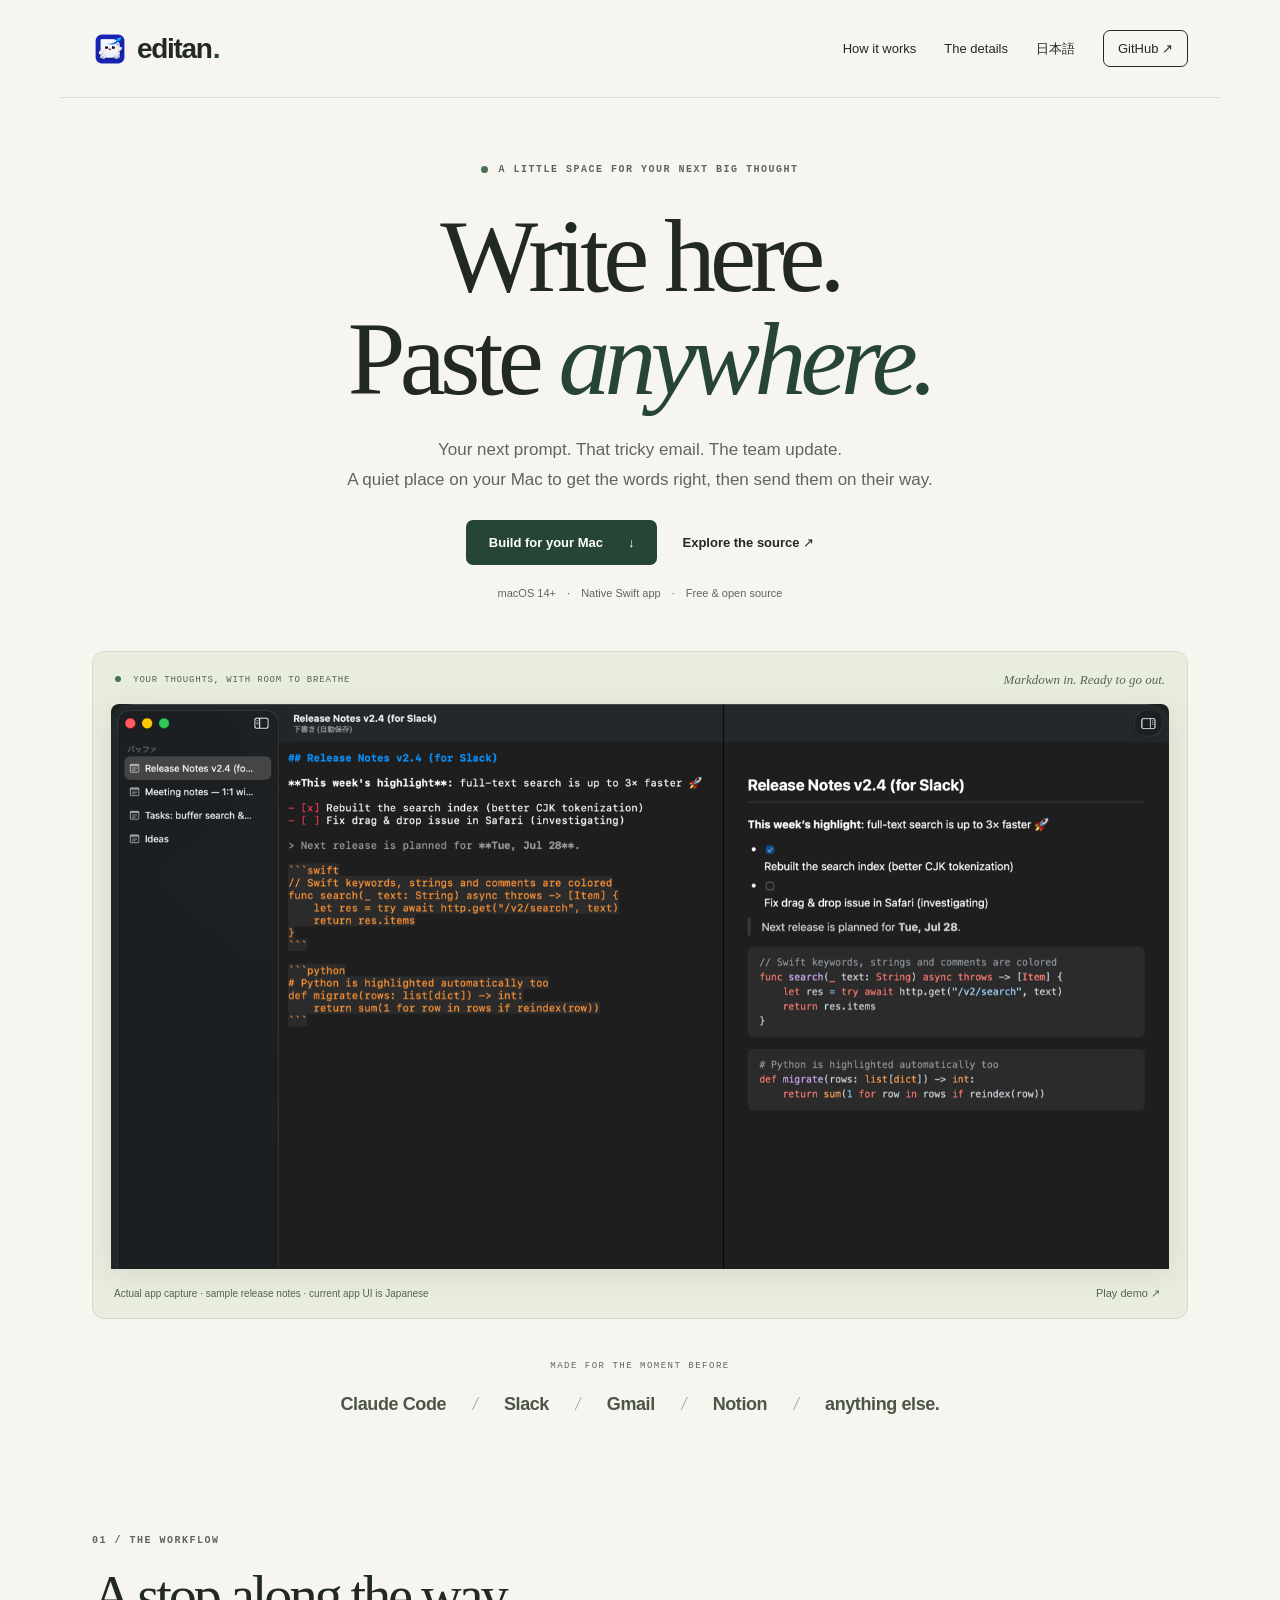
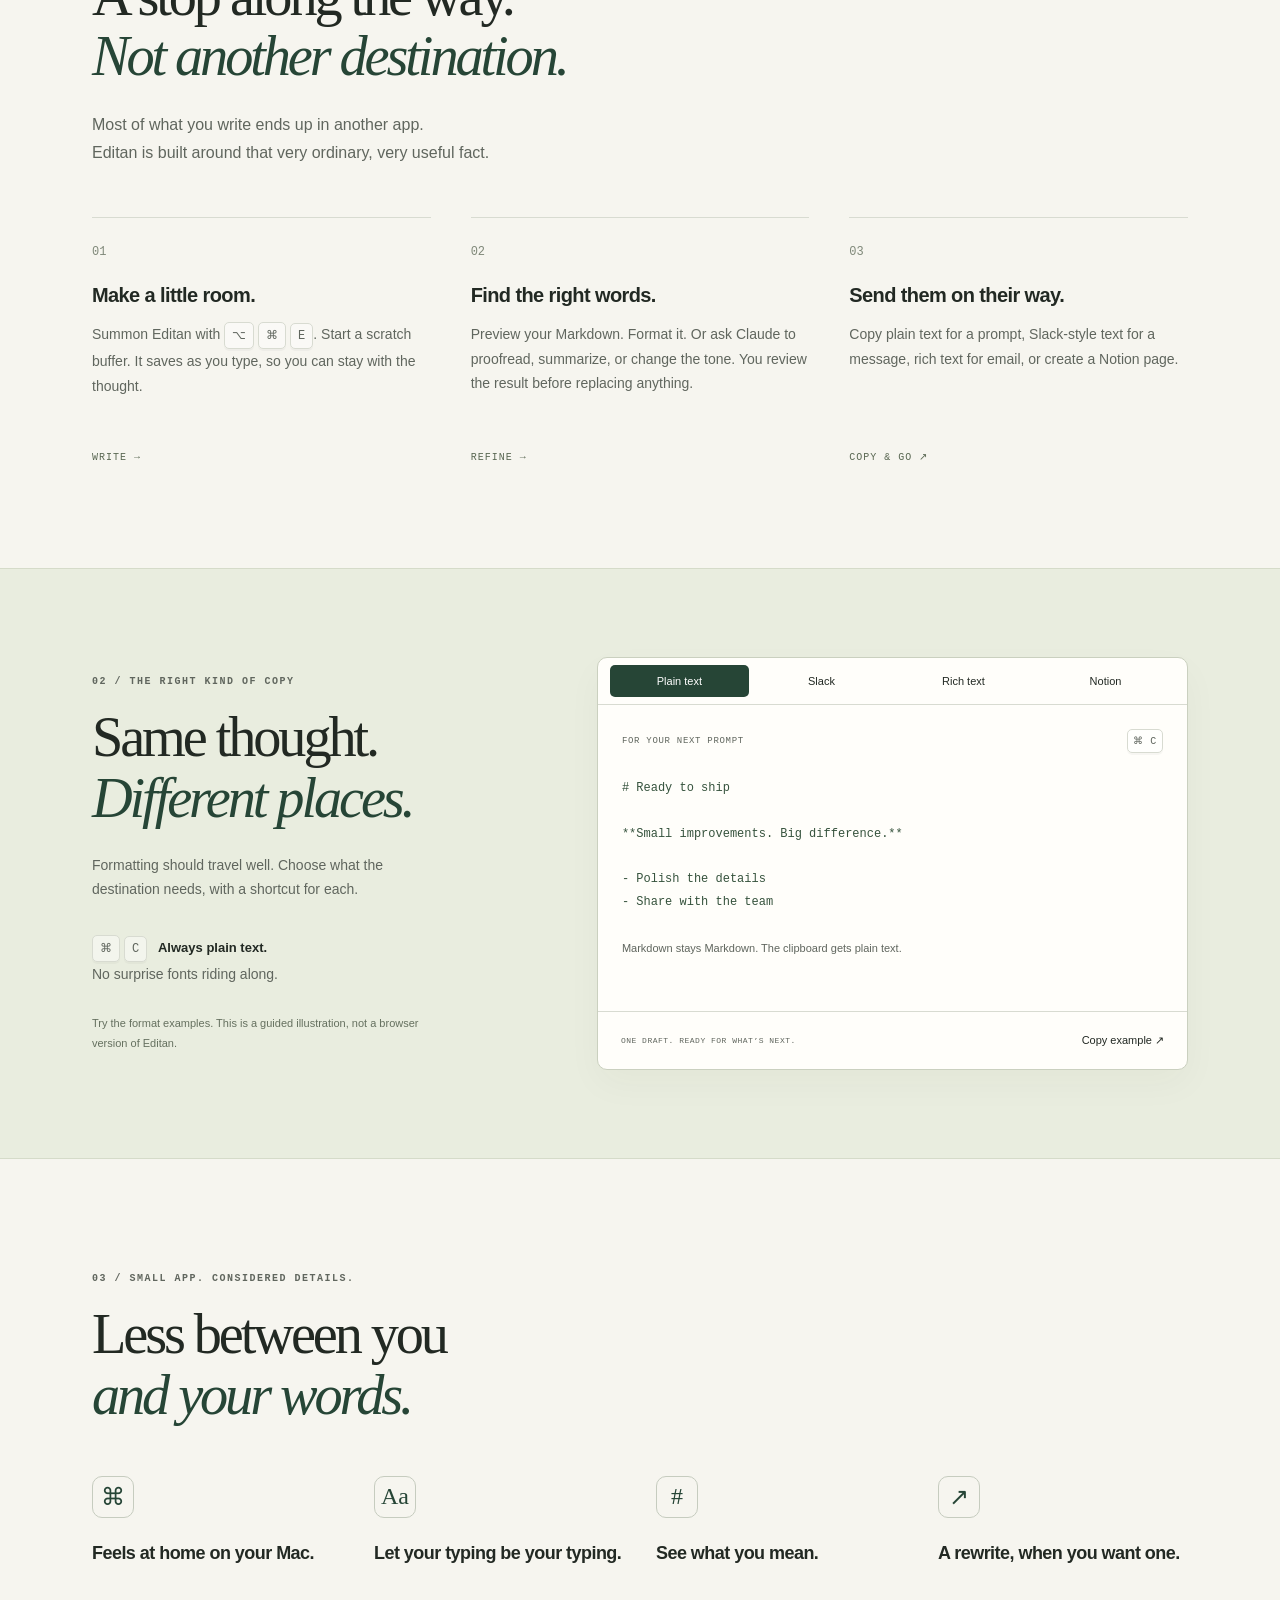
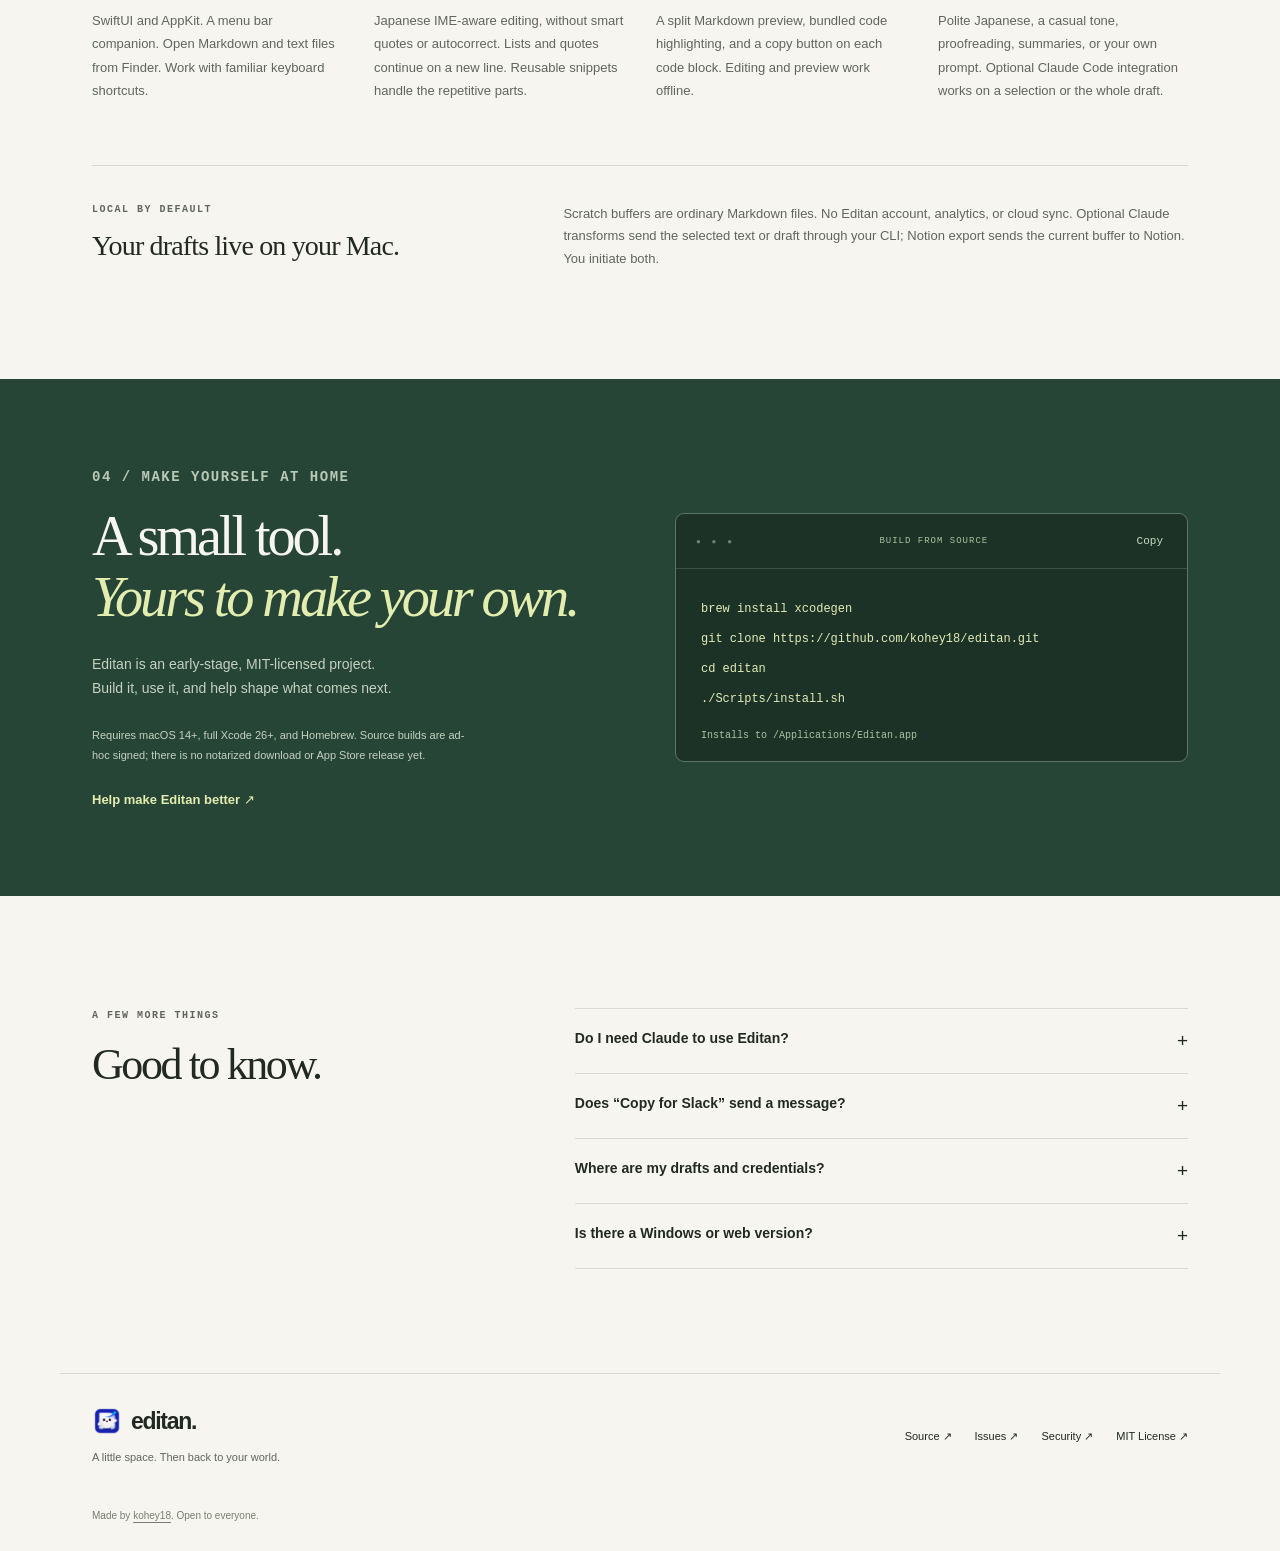
==== docs/index.html @ c60011a1 "Add bilingual documentation and GitHub Pages landing page" ====
<!doctype html>
<html lang="en">
<head>
  <meta charset="utf-8">
  <meta name="viewport" content="width=device-width, initial-scale=1">
  <meta name="theme-color" content="#f6f5ef">
  <meta name="description" content="A native macOS scratchpad for text headed somewhere else. Draft in Markdown, optionally rewrite with Claude, then copy for Slack, email, or your next prompt.">
  <meta http-equiv="Content-Security-Policy" content="default-src 'self'; script-src 'self'; style-src 'self'; img-src 'self'; connect-src 'none'; object-src 'none'; base-uri 'none'; form-action 'none'">
  <meta name="referrer" content="no-referrer">
  <title>Editan — Write here. Paste anywhere.</title>
  <link rel="canonical" href="https://kohey18.github.io/editan/">
  <link rel="alternate" hreflang="en" href="https://kohey18.github.io/editan/">
  <link rel="alternate" hreflang="ja" href="https://kohey18.github.io/editan/ja/">
  <link rel="alternate" hreflang="x-default" href="https://kohey18.github.io/editan/">
  <meta property="og:type" content="website">
  <meta property="og:title" content="Editan — Write here. Paste anywhere.">
  <meta property="og:description" content="A little space on your Mac for text headed somewhere else. Open source. Yours to make your own.">
  <meta property="og:url" content="https://kohey18.github.io/editan/">
  <meta name="twitter:card" content="summary">
  <link rel="icon" type="image/png" href="icon.png">
  <link rel="stylesheet" href="assets/site.css">
  <script src="assets/site.js" defer></script>
</head>
<body>
<a class="skip" href="#main">Skip to content</a>
<header class="site-header wrap">
  <a class="wordmark" href="./" aria-label="Editan home"><img src="icon.png" width="36" height="36" alt="">editan<span class="wordmark-dot">.</span></a>
  <nav aria-label="Main navigation">
    <a href="#workflow">How it works</a><a href="#details">The details</a>
    <a class="language" href="ja/" lang="ja" hreflang="ja">日本語</a>
    <a class="nav-github" href="https://github.com/kohey18/editan">GitHub <span aria-hidden="true">↗</span></a>
  </nav>
</header>
<main id="main">
  <section class="hero wrap" aria-labelledby="hero-title">
    <div class="eyebrow"><span class="status-dot" aria-hidden="true"></span> A LITTLE SPACE FOR YOUR NEXT BIG THOUGHT</div>
    <h1 id="hero-title">Write here.<br>Paste <em>anywhere.</em></h1>
    <p class="hero-copy">Your next prompt. That tricky email. The team update.<br>A quiet place on your Mac to get the words right, then send them on their way.</p>
    <div class="hero-actions"><a class="button primary" href="#install">Build for your Mac <span aria-hidden="true">↓</span></a><a class="text-link" href="https://github.com/kohey18/editan">Explore the source <span aria-hidden="true">↗</span></a></div>
    <p class="hero-meta">macOS 14+ <span>·</span> Native Swift app <span>·</span> Free &amp; open source</p>
    <figure class="product-shot">
      <div class="shot-label"><span><span class="small-dot" aria-hidden="true"></span> YOUR THOUGHTS, WITH ROOM TO BREATHE</span><span>Markdown in. Ready to go out.</span></div>
      <div class="screenshot-crop"><img id="editor-image" src="assets/editor.png" width="1600" height="1255" fetchpriority="high" alt="Editan on macOS: scratch buffers on the left, Markdown in the middle, and a live preview with highlighted code on the right."></div>
      <figcaption><span>Actual app capture · sample release notes · current app UI is Japanese</span><button class="replay" type="button" data-demo="demo.gif" data-still="assets/editor.png" aria-pressed="false" hidden>Play demo <span aria-hidden="true">↗</span></button></figcaption>
    </figure>
    <div class="destinations"><span>MADE FOR THE MOMENT BEFORE</span><p>Claude Code <i>/</i> Slack <i>/</i> Gmail <i>/</i> Notion <i>/</i> anything else.</p></div>
  </section>

  <section class="workflow section wrap" id="workflow" aria-labelledby="workflow-title">
    <div class="section-heading"><p class="eyebrow">01 / THE WORKFLOW</p><h2 id="workflow-title">A stop along the way.<br><em>Not another destination.</em></h2><p>Most of what you write ends up in another app.<br>Editan is built around that very ordinary, very useful fact.</p></div>
    <div class="steps">
      <article><span class="step-number">01</span><h3>Make a little room.</h3><p>Summon Editan with <kbd>⌥</kbd> <kbd>⌘</kbd> <kbd>E</kbd>. Start a scratch buffer. It saves as you type, so you can stay with the thought.</p><span class="step-note">WRITE →</span></article>
      <article><span class="step-number">02</span><h3>Find the right words.</h3><p>Preview your Markdown. Format it. Or ask Claude to proofread, summarize, or change the tone. You review the result before replacing anything.</p><span class="step-note">REFINE →</span></article>
      <article><span class="step-number">03</span><h3>Send them on their way.</h3><p>Copy plain text for a prompt, Slack-style text for a message, rich text for email, or create a Notion page.</p><span class="step-note">COPY &amp; GO ↗</span></article>
    </div>
  </section>

  <section class="copy-section" aria-labelledby="copy-title">
    <div class="wrap copy-layout">
      <div><p class="eyebrow">02 / THE RIGHT KIND OF COPY</p><h2 id="copy-title">Same thought.<br><em>Different places.</em></h2><p>Formatting should travel well. Choose what the destination needs, with a shortcut for each.</p><p class="plain-promise"><kbd>⌘</kbd> <kbd>C</kbd> <strong>Always plain text.</strong><br>No surprise fonts riding along.</p><p class="example-note">Try the format examples. This is a guided illustration, not a browser version of Editan.</p></div>
      <div class="format-demo">
        <div class="format-tabs" role="tablist" aria-label="Copy format examples">
          <button type="button" role="tab" id="tab-plain" aria-controls="format-panel" aria-selected="true" tabindex="0" data-format="plain">Plain text</button>
          <button type="button" role="tab" id="tab-slack" aria-controls="format-panel" aria-selected="false" tabindex="-1" data-format="slack">Slack</button>
          <button type="button" role="tab" id="tab-rich" aria-controls="format-panel" aria-selected="false" tabindex="-1" data-format="rich">Rich text</button>
          <button type="button" role="tab" id="tab-notion" aria-controls="format-panel" aria-selected="false" tabindex="-1" data-format="notion">Notion</button>
        </div>
        <div id="format-panel" class="format-panel" role="tabpanel" aria-labelledby="tab-plain" tabindex="0">
          <div class="demo-context"><span id="format-destination">FOR YOUR NEXT PROMPT</span><kbd id="format-shortcut">⌘ C</kbd></div>
          <pre id="format-plain"># Ready to ship

**Small improvements. Big difference.**

- Polish the details
- Share with the team</pre>
          <div id="format-rich" class="rich-example" hidden><h3>Ready to ship</h3><p><strong>Small improvements. Big difference.</strong></p><ul><li>Polish the details</li><li>Share with the team</li></ul></div>
          <p id="format-note" class="format-note">Markdown stays Markdown. The clipboard gets plain text.</p>
        </div>
        <div class="demo-footer"><span>ONE DRAFT. READY FOR WHAT’S NEXT.</span><button id="copy-example" type="button" hidden>Copy example ↗</button><span id="copy-status" role="status" aria-live="polite"></span></div>
      </div>
    </div>
  </section>

  <section class="section wrap details-section" id="details" aria-labelledby="details-title">
    <div class="section-heading"><p class="eyebrow">03 / SMALL APP. CONSIDERED DETAILS.</p><h2 id="details-title">Less between you<br><em>and your words.</em></h2></div>
    <div class="detail-grid">
      <article><div class="feature-symbol" aria-hidden="true">⌘</div><h3>Feels at home on your Mac.</h3><p>SwiftUI and AppKit. A menu bar companion. Open Markdown and text files from Finder. Work with familiar keyboard shortcuts.</p></article>
      <article><div class="feature-symbol" aria-hidden="true">Aa</div><h3>Let your typing be your typing.</h3><p>Japanese IME-aware editing, without smart quotes or autocorrect. Lists and quotes continue on a new line. Reusable snippets handle the repetitive parts.</p></article>
      <article><div class="feature-symbol" aria-hidden="true">#</div><h3>See what you mean.</h3><p>A split Markdown preview, bundled code highlighting, and a copy button on each code block. Editing and preview work offline.</p></article>
      <article><div class="feature-symbol" aria-hidden="true">↗</div><h3>A rewrite, when you want one.</h3><p>Polite Japanese, a casual tone, proofreading, summaries, or your own prompt. Optional Claude Code integration works on a selection or the whole draft.</p></article>
    </div>
    <aside class="local-note"><div><span class="eyebrow">LOCAL BY DEFAULT</span><h3>Your drafts live on your Mac.</h3></div><p>Scratch buffers are ordinary Markdown files. No Editan account, analytics, or cloud sync. Optional Claude transforms send the selected text or draft through your CLI; Notion export sends the current buffer to Notion. You initiate both.</p></aside>
  </section>

  <section class="install-section" id="install" aria-labelledby="install-title">
    <div class="wrap install-layout">
      <div><p class="eyebrow">04 / MAKE YOURSELF AT HOME</p><h2 id="install-title">A small tool.<br><em>Yours to make your own.</em></h2><p>Editan is an early-stage, MIT-licensed project.<br>Build it, use it, and help shape what comes next.</p><p class="install-note">Requires macOS 14+, full Xcode 26+, and Homebrew. Source builds are ad-hoc signed; there is no notarized download or App Store release yet.</p><a class="text-link" href="https://github.com/kohey18/editan/blob/main/CONTRIBUTING.md">Help make Editan better ↗</a></div>
      <div class="terminal"><div class="terminal-bar"><span aria-hidden="true">● ● ●</span><span>BUILD FROM SOURCE</span><button id="copy-install" type="button" hidden>Copy</button></div><pre><code id="install-command">brew install xcodegen
git clone https://github.com/kohey18/editan.git
cd editan
./Scripts/install.sh</code></pre><p>Installs to /Applications/Editan.app</p><span id="install-status" role="status" aria-live="polite"></span></div>
    </div>
  </section>

  <section class="section wrap faq-section" aria-labelledby="faq-title">
    <div><p class="eyebrow">A FEW MORE THINGS</p><h2 id="faq-title">Good to know.</h2></div>
    <div class="faq-list">
      <details><summary>Do I need Claude to use Editan?</summary><p>No. Drafting, Markdown preview, formatting, snippets, and clipboard features work without Claude. Only AI transforms require a recent Claude Code CLI with working authentication. Usage limits and billing follow your CLI configuration.</p></details>
      <details><summary>Does “Copy for Slack” send a message?</summary><p>No. It puts Slack-style text on your clipboard for you to paste. Rich-text copy works the same way. Notion export is different: it creates a page using the integration and parent page you configure in Settings.</p></details>
      <details><summary>Where are my drafts and credentials?</summary><p>Scratch drafts are plain Markdown under ~/Library/Application Support/Editan/Buffers/. They are not encrypted by Editan. Notion tokens use macOS Keychain. When a legacy token is migrated successfully, its old preference is removed.</p></details>
      <details><summary>Is there a Windows or web version?</summary><p>Not currently. Editan is a native macOS app, and its interface currently uses Japanese labels. This website is available in English and Japanese.</p></details>
    </div>
  </section>
</main>
<footer class="wrap site-footer"><div><a class="wordmark" href="./"><img src="icon.png" width="30" height="30" alt="">editan.</a><p>A little space. Then back to your world.</p></div><div class="footer-links"><a href="https://github.com/kohey18/editan">Source ↗</a><a href="https://github.com/kohey18/editan/issues">Issues ↗</a><a href="https://github.com/kohey18/editan/blob/main/SECURITY.md">Security ↗</a><a href="https://github.com/kohey18/editan/blob/main/LICENSE">MIT License ↗</a></div><p class="footer-credit">Made by <a href="https://github.com/kohey18">kohey18</a>. Open to everyone.</p></footer>
</body>
</html>
---- docs/assets/site.css ----
:root{--paper:#f6f5ef;--ink:#222923;--muted:#60665e;--line:#d8dbd1;--accent:#264536;--lime:#e2edaf;--white:#fffefa;--mono:ui-monospace,SFMono-Regular,Menlo,monospace;--serif:Georgia,'Times New Roman','Yu Mincho',serif;font-family:-apple-system,BlinkMacSystemFont,'Segoe UI','Hiragino Kaku Gothic ProN','Yu Gothic',sans-serif;color:var(--ink);background:var(--paper);font-synthesis:none}
*{box-sizing:border-box}html{scroll-behavior:smooth;scroll-padding-top:30px}body{margin:0}a{color:inherit;text-decoration:none}button{font:inherit;color:inherit;cursor:pointer}button:disabled{cursor:default;opacity:.65}button[hidden],[hidden]{display:none!important}button,a,summary{-webkit-tap-highlight-color:transparent}a:focus-visible,button:focus-visible,summary:focus-visible,[tabindex]:focus-visible{outline:3px solid #3159bd;outline-offset:5px}p{font-size:16px;line-height:1.75;color:var(--muted)}img{max-width:100%;display:block}h1,h2,h3,p,figure{margin-top:0}h1,h2{font-family:var(--serif);font-weight:400;letter-spacing:-.055em}h1 em,h2 em{font-weight:400;color:var(--accent)}h3{font-size:20px;letter-spacing:-.03em;line-height:1.35}kbd{display:inline-block;white-space:nowrap;font:12px var(--mono);padding:5px 7px;border:1px solid var(--line);border-radius:5px;box-shadow:0 2px 0 #00000008;background:#ffffff70}pre{font-family:var(--mono);white-space:pre-wrap;overflow-wrap:anywhere}::selection{background:var(--lime)}.wrap{max-width:1160px;margin-inline:auto;padding-inline:32px}.skip{position:absolute;left:16px;top:-100px;z-index:10;padding:14px;background:var(--lime)}.skip:focus{top:16px}.site-header{display:flex;justify-content:space-between;align-items:center;min-height:98px;border-bottom:1px solid var(--line)}.wordmark{display:inline-flex;align-items:center;gap:9px;font-size:28px;font-weight:750;letter-spacing:-1.3px}.wordmark-dot{color:var(--accent);margin-left:-8px}.site-header nav{display:flex;align-items:center;gap:28px;font-size:13px;font-weight:500}.site-header nav a:hover,.footer-links a:hover,.text-link:hover{text-decoration:underline;text-underline-offset:5px}.nav-github{border:1px solid var(--ink);border-radius:7px;padding:10px 14px}.hero{padding-top:64px;text-align:center}.eyebrow{font:10px/1.5 var(--mono);font-weight:550;letter-spacing:1.5px;color:var(--muted);text-transform:uppercase}.hero .eyebrow{display:flex;align-items:center;justify-content:center;gap:10px}.status-dot,.small-dot{display:inline-block;width:7px;height:7px;background:#497157;border-radius:50%}.hero h1{font-size:clamp(64px,8.1vw,108px);line-height:.99;margin:28px 0 25px}.hero-copy{font-size:17px;line-height:1.75;margin-bottom:25px}.hero-actions{display:flex;justify-content:center;align-items:center;gap:25px}.button{display:inline-flex;align-items:center;justify-content:center;gap:25px;padding:15px 23px;border-radius:7px;font-size:13px;font-weight:600;transition:background .15s,transform .15s}.primary{background:var(--accent);color:white}.primary:hover{background:#376049;transform:translateY(-2px)}.text-link{font-size:13px;font-weight:600}.hero-meta{font-size:11px;margin:19px 0 48px}.hero-meta span{padding:0 8px}.product-shot{margin:0;background:#e9eddf;padding:18px 18px 0;border:1px solid #d5dbc9;border-radius:12px}.shot-label{display:flex;align-items:center;justify-content:space-between;font:9px var(--mono);letter-spacing:.8px;margin:2px 4px 16px;color:#55644f}.shot-label .small-dot{margin-right:6px;width:6px;height:6px}.shot-label>span:last-child{font-family:var(--serif);font-size:13px;letter-spacing:0;font-style:italic}.screenshot-crop{max-height:565px;overflow:hidden;border-radius:8px 8px 0 0;box-shadow:0 6px 30px #20382418;background:#202020}.screenshot-crop img{width:100%;height:auto}.product-shot figcaption{display:flex;justify-content:space-between;align-items:center;gap:12px;padding:12px 3px;font-size:10px;text-align:left;color:#56644f}.replay{border:0;background:transparent;font-size:11px;flex-shrink:0;padding:6px}.destinations{padding:35px 0 0}.destinations>span{font:9px var(--mono);letter-spacing:1.5px;color:var(--muted)}.destinations p{margin:17px 0 0;font-size:18px;color:#4c5548;font-weight:550;letter-spacing:-.4px}.destinations i{font-weight:400;font-family:var(--serif);padding:0 22px;color:#9ca491}.section{padding-top:112px;padding-bottom:104px}.section-heading h2,h2{font-size:clamp(38px,4.4vw,58px);line-height:1.08;margin:18px 0 24px}.section-heading>p:last-child{font-size:16px}.steps{display:grid;grid-template-columns:repeat(3,1fr);gap:40px;margin-top:50px}.steps article{border-top:1px solid var(--line);padding-top:23px}.step-number{font:12px var(--mono);color:#7f8879}.steps h3{margin:23px 0 13px}.steps p{font-size:14px;min-height:110px}.step-note{font:10px var(--mono);letter-spacing:1px;color:#596752}.copy-section{background:#e9eddf;border-block:1px solid #d5dbc9;padding:88px 0}.copy-layout{display:grid;grid-template-columns:.85fr 1.15fr;align-items:center;gap:68px}.copy-layout>div>p{font-size:14px;max-width:330px}.copy-layout .eyebrow{font-size:10px}.plain-promise{margin-top:33px}.plain-promise strong{font-size:13px;margin-left:7px;color:var(--ink)}.copy-layout .example-note{font-size:11px;margin:28px 0 0;color:#65705f}.format-demo{background:var(--white);border:1px solid #cad0bf;box-shadow:0 14px 36px #30442909;border-radius:10px;overflow:hidden}.format-tabs{display:flex;border-bottom:1px solid var(--line);padding:7px 12px;gap:3px;flex-wrap:wrap}.format-tabs button{flex:1;border:0;background:none;border-radius:5px;padding:10px 8px;font-size:11px;white-space:nowrap}.format-tabs button[aria-selected=true]{background:var(--accent);color:white}.format-tabs button:hover:not([aria-selected=true]){background:#edf0e6}.format-panel{min-height:306px;padding:24px}.demo-context{display:flex;align-items:center;justify-content:space-between;gap:12px;margin-bottom:24px;font:9px var(--mono);letter-spacing:.7px;color:var(--muted)}.demo-context kbd{font-size:10px;padding:5px}.format-panel pre{font-size:12px;line-height:1.9;margin:0 0 25px;min-height:137px;color:#36533d}.rich-example{min-height:162px;font-size:13px}.rich-example h3{font-size:25px;margin-bottom:20px}.rich-example p{font-size:13px}.rich-example ul{padding-left:20px;line-height:1.9}.format-note{font-size:11px;margin:0;line-height:1.65}.demo-footer{border-top:1px solid var(--line);padding:17px 23px;display:flex;justify-content:space-between;align-items:center;gap:10px;flex-wrap:wrap}.demo-footer>span:first-child{font:8px var(--mono);letter-spacing:.5px;color:var(--muted)}.demo-footer button{border:0;background:transparent;font-size:11px;padding:5px 0}.demo-footer [role=status]{font-size:11px;width:100%;color:#405b42}.demo-footer [role=status]:empty{display:none}.detail-grid{display:grid;grid-template-columns:repeat(4,1fr);gap:32px;margin-top:50px}.feature-symbol{display:flex;align-items:center;justify-content:center;width:42px;height:42px;font-size:24px;font-family:var(--serif);color:var(--accent);border:1px solid #c6ccbf;border-radius:10px;margin-bottom:23px}.detail-grid h3{font-size:18px;line-height:1.4;min-height:50px}.detail-grid p{font-size:13px;line-height:1.8}.local-note{display:grid;grid-template-columns:1fr 1.5fr;gap:55px;padding:32px 0 0;border-top:1px solid var(--line);margin-top:50px;align-items:center}.local-note h3{font-family:var(--serif);font-weight:400;font-size:28px;margin:10px 0}.local-note p{font-size:13px;margin:0}.install-section{padding:88px 0;background:var(--accent);color:var(--paper)}.install-layout{display:grid;grid-template-columns:1fr 1fr;gap:70px;align-items:center}.install-section .eyebrow{color:#bac8b7}.install-section h2 em{color:var(--lime)}.install-section p{color:#c5d1c2;font-size:14px}.install-section .install-note{font-size:11px;max-width:380px;line-height:1.8;margin:25px 0}.install-section .text-link{color:var(--lime)}.terminal{border:1px solid #5b7664;background:#1c3226;border-radius:9px;overflow:hidden;min-width:0}.terminal-bar{display:flex;justify-content:space-between;align-items:center;border-bottom:1px solid #3c5142;padding:17px 20px;font:9px var(--mono);letter-spacing:1px;color:#abc19e}.terminal-bar>span:first-child{font-size:8px;letter-spacing:3px;color:#698466}.terminal-bar button{border:0;background:none;font-size:11px;color:#cbd9c3;padding:4px}.terminal pre{padding:25px 25px 16px;font-size:12px;line-height:2.5;margin:0;color:#e3ecb9}.terminal p{font:10px var(--mono);padding:0 25px 20px;margin:0;color:#adc0a5}.terminal [role=status]{display:block;font-size:11px;padding:0 25px 15px;color:var(--lime)}.terminal [role=status]:empty{display:none}.faq-section{display:grid;grid-template-columns:1fr 1.45fr;gap:60px}.faq-section h2{font-size:44px}.faq-list{border-top:1px solid var(--line)}details{border-bottom:1px solid var(--line);padding:21px 0}summary{cursor:pointer;font-size:14px;font-weight:550;list-style:none;display:flex;justify-content:space-between;gap:20px}summary::-webkit-details-marker{display:none}summary::after{content:'+';font-size:19px;font-weight:400}details[open] summary::after{content:'−'}details p{font-size:13px;margin:17px 22px 0 0;overflow-wrap:anywhere}.site-footer{border-top:1px solid var(--line);display:flex;justify-content:space-between;flex-wrap:wrap;align-items:center;gap:24px;padding-top:32px;padding-bottom:28px}.site-footer .wordmark{font-size:23px}.site-footer p{font-size:11px;margin:8px 0 0}.footer-links{display:flex;gap:23px;font-size:11px}.site-footer .footer-credit{width:100%;font-size:10px;color:#787f72;margin-top:15px}.footer-credit a{text-decoration:underline;text-underline-offset:3px}
html[lang=ja] h1{font-size:clamp(45px,6.5vw,82px);line-height:1.2;letter-spacing:-.07em}html[lang=ja] h2{font-size:clamp(32px,3.6vw,46px);line-height:1.3}html[lang=ja] h1 em,html[lang=ja] h2 em{font-style:normal}html[lang=ja] .steps p{min-height:125px}
@media(min-width:1500px){.hero{padding-top:78px}.hero h1{font-size:116px}}
@media(max-width:900px){.copy-layout,.install-layout{gap:35px}.detail-grid{grid-template-columns:repeat(2,1fr);gap:30px 40px}.detail-grid h3{min-height:auto}.destinations i{padding:0 12px}.steps{gap:25px}.steps p{min-height:160px}.format-panel{padding:20px}.demo-context{font-size:8px}.faq-section{gap:35px}.local-note{gap:30px}.terminal pre{font-size:11px;padding-inline:20px}.shot-label>span:last-child{display:none}}
@media(max-width:650px){.wrap{padding-inline:22px}.site-header{min-height:80px}.wordmark{font-size:25px}.site-header nav{gap:17px;font-size:12px}.site-header nav>a:nth-child(-n+2){display:none}.nav-github{padding:8px 11px}.hero{padding-top:46px}.hero .eyebrow{font-size:8px;letter-spacing:1px}.hero h1{font-size:68px;margin-top:24px}.hero-copy{font-size:14px}.hero-copy br{display:none}.hero-actions{gap:18px}.button{font-size:12px;gap:16px;padding:14px 18px}.text-link{font-size:12px}.hero-meta{font-size:10px;margin-bottom:33px}.hero-meta span{padding:0 4px}.product-shot{padding:10px 10px 0;border-radius:8px}.shot-label{font-size:7px;margin:3px 0 10px;letter-spacing:.4px}.screenshot-crop{max-height:260px;border-radius:4px 4px 0 0}.product-shot figcaption{font-size:8px;line-height:1.5;padding:8px 0;gap:4px}.product-shot figcaption>span{max-width:230px}.replay{font-size:9px;padding:5px}.destinations{padding-top:27px}.destinations>span{font-size:8px}.destinations p{font-size:13px;line-height:2.1;margin-top:10px}.destinations i{padding:0 6px}.section{padding-block:68px}.section-heading h2,h2{font-size:39px}.section-heading>p:last-child{font-size:14px}.steps{grid-template-columns:1fr;gap:30px;margin-top:34px}.steps article{padding-top:20px}.steps h3{margin:12px 0}.steps p,html[lang=ja] .steps p{min-height:0;max-width:440px}.step-note{font-size:9px}.copy-section{padding-block:60px}.copy-layout,.install-layout,.faq-section{grid-template-columns:1fr;gap:35px}.copy-layout>div>p{max-width:none}.copy-layout .example-note{margin-top:20px}.plain-promise{margin-top:24px}.format-panel{min-height:310px}.demo-context{font-size:9px}.format-tabs button{padding-inline:6px}.detail-grid{gap:27px;margin-top:35px}.detail-grid h3{font-size:16px}.detail-grid p{font-size:12px}.feature-symbol{margin-bottom:17px}.local-note{grid-template-columns:1fr;gap:10px;margin-top:32px;padding-top:27px}.local-note h3{font-size:26px}.install-section{padding-block:60px}.terminal pre{font-size:11px}.faq-section{gap:20px}.faq-section h2{font-size:40px;margin-bottom:0}.site-footer{gap:20px}.footer-links{gap:19px;flex-wrap:wrap}.site-footer .footer-credit{margin-top:4px}}
@media(prefers-reduced-motion:reduce){html{scroll-behavior:auto}*,*::before,*::after{animation:none!important;transition:none!important}}
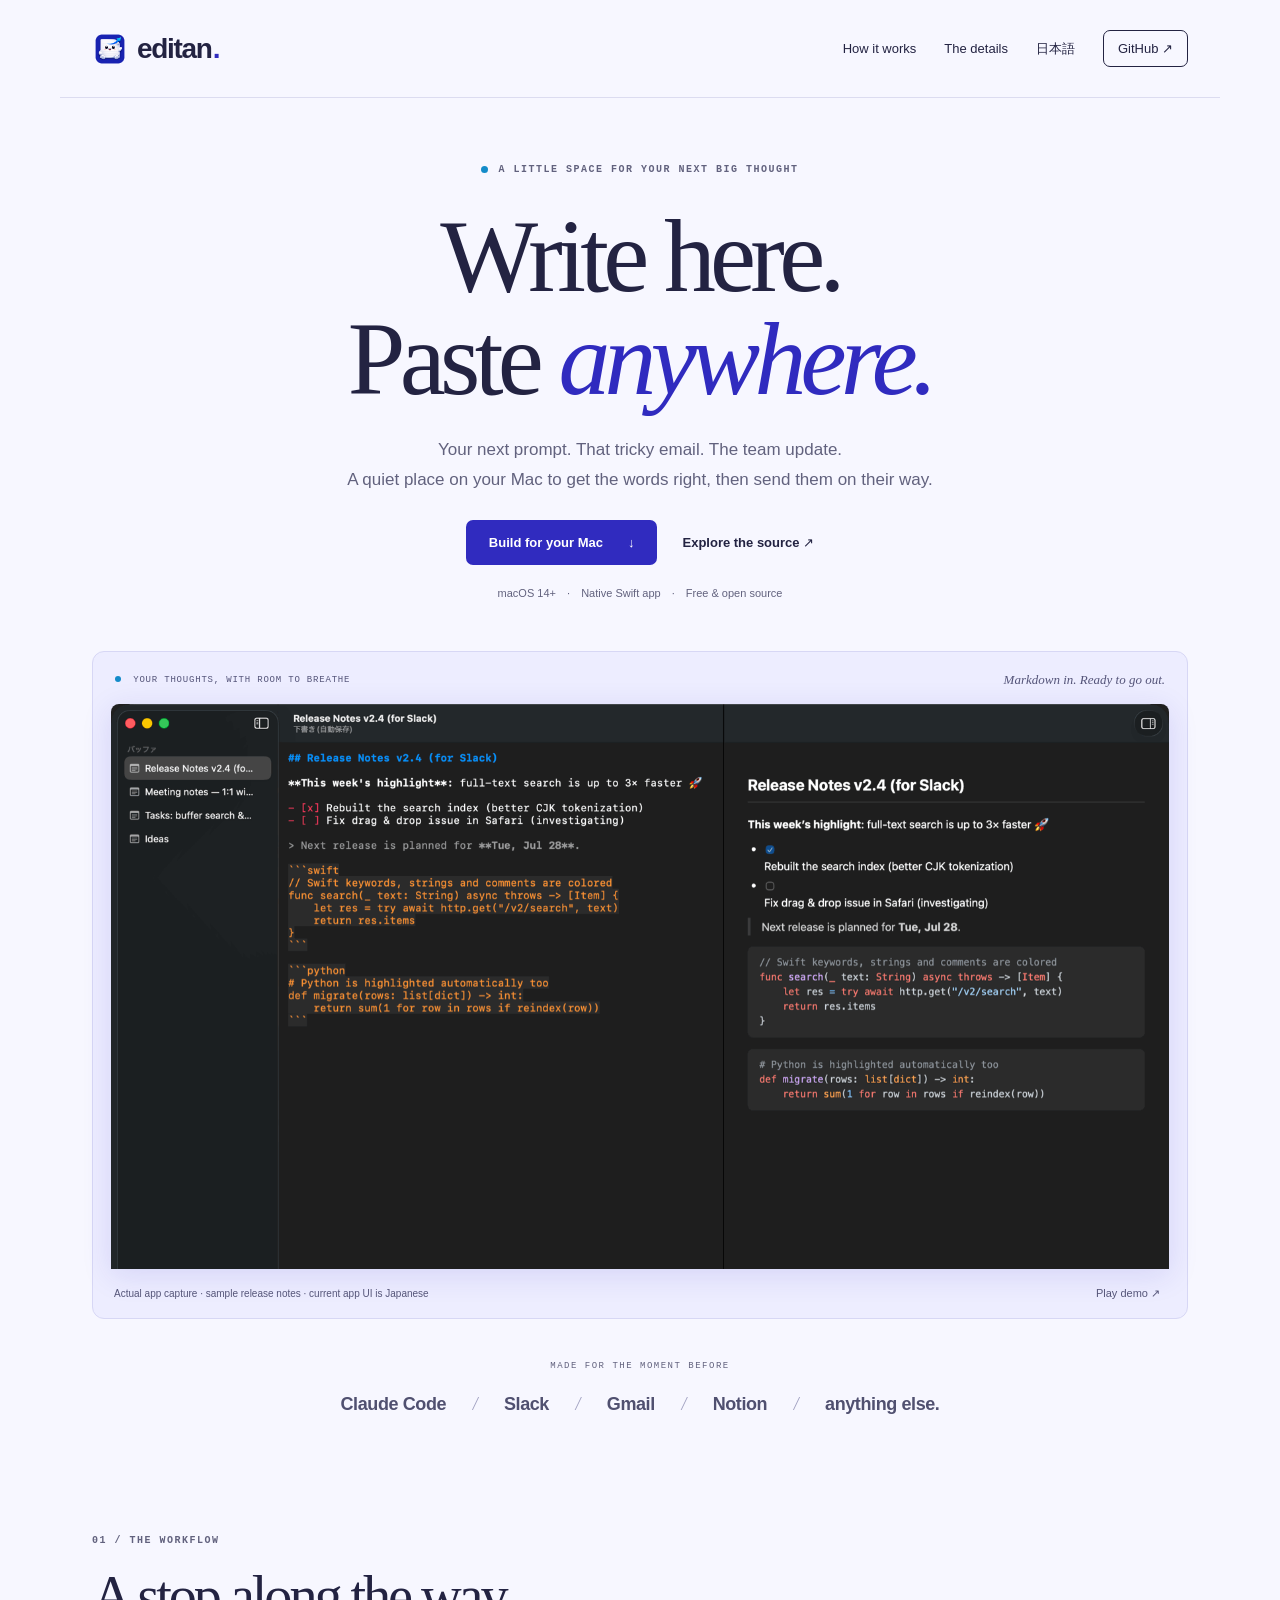
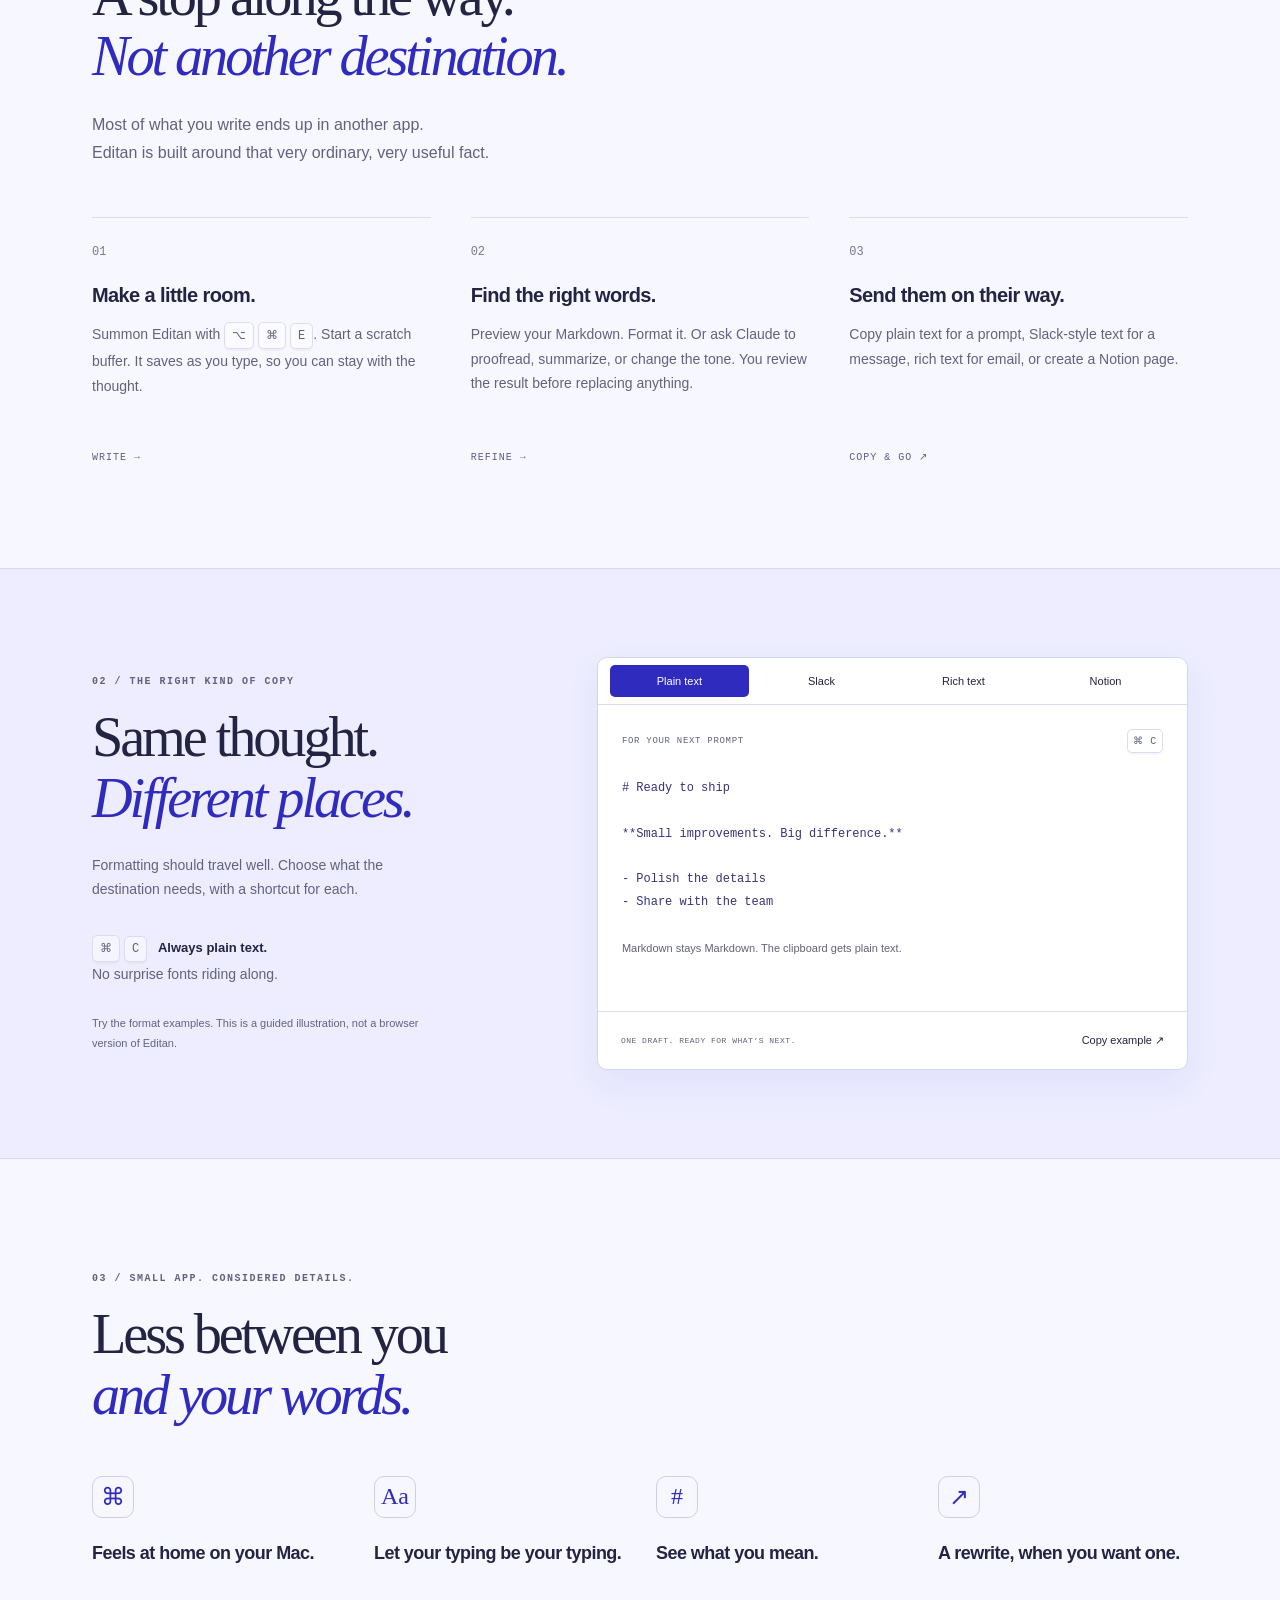
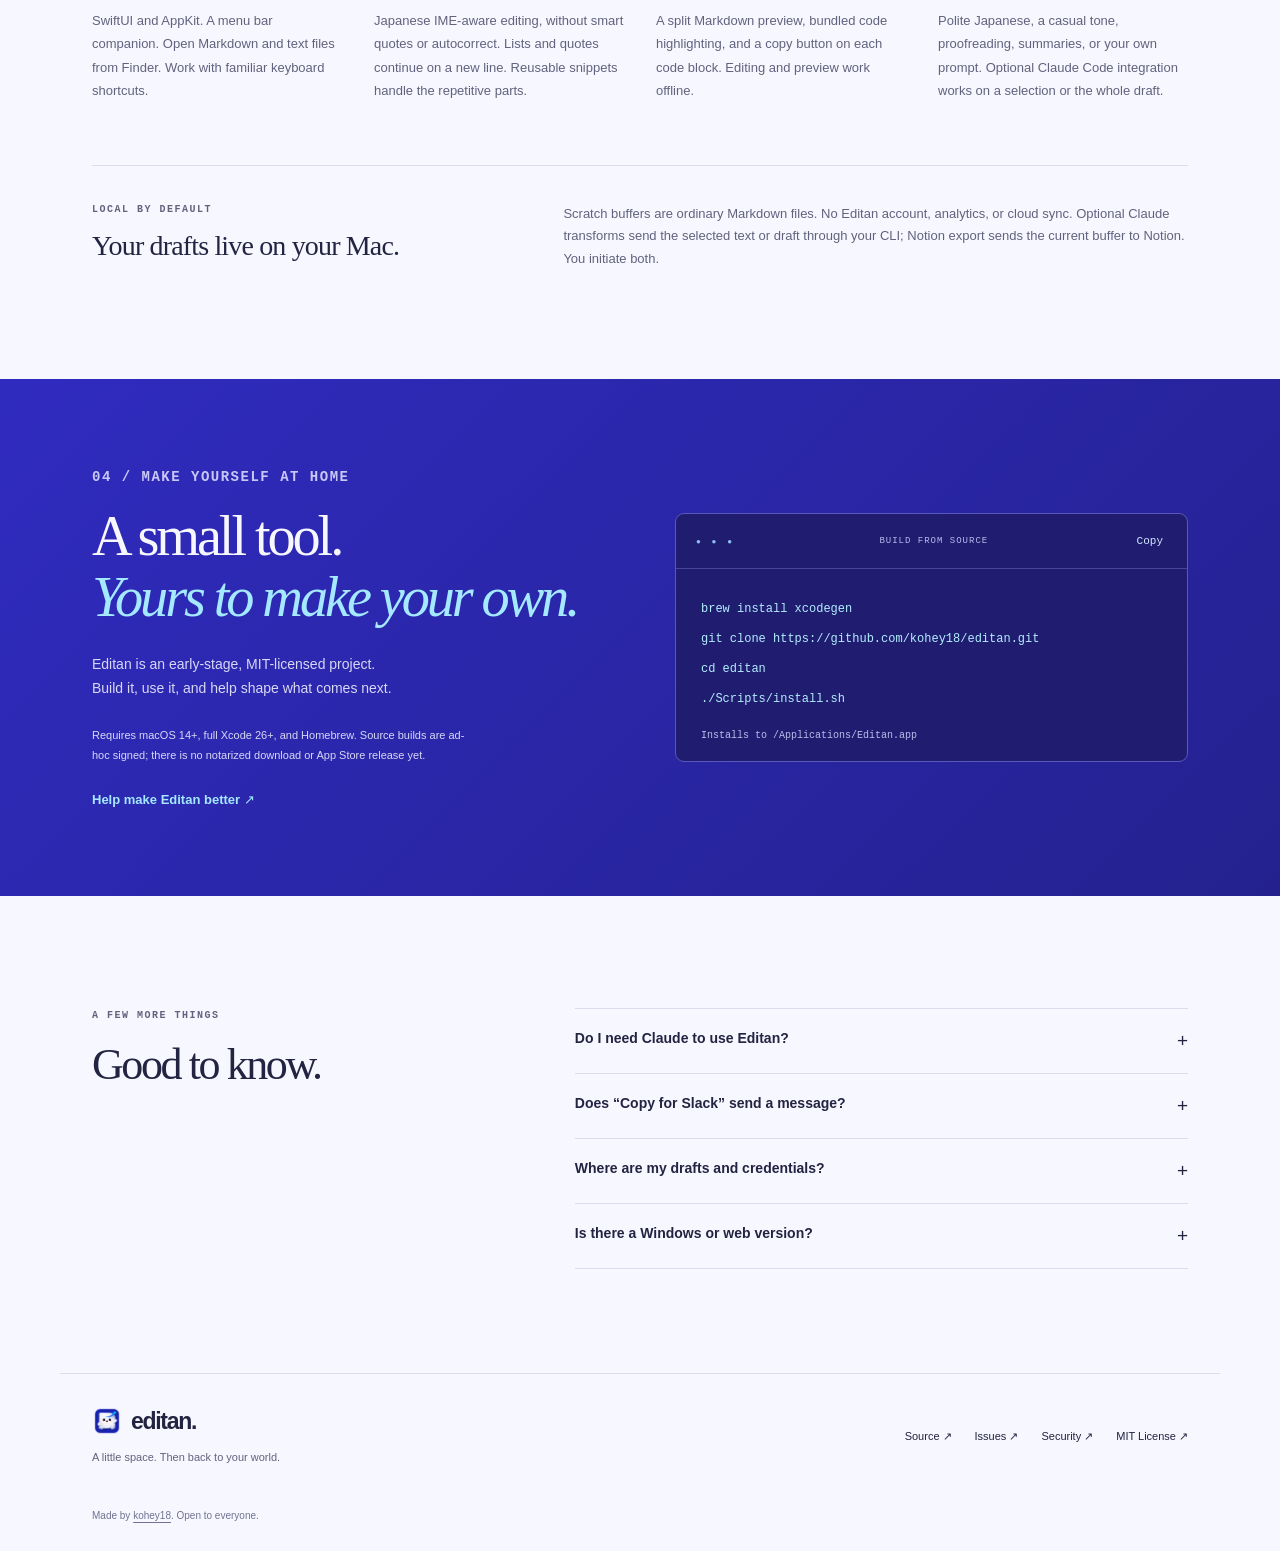
==== commit 84c4ab2a: "Match the landing page palette to the Editan icon" ====
--- a/docs/index.html
+++ b/docs/index.html
@@ -3,7 +3,7 @@
 <head>
   <meta charset="utf-8">
   <meta name="viewport" content="width=device-width, initial-scale=1">
-  <meta name="theme-color" content="#f6f5ef">
+  <meta name="theme-color" content="#f7f7ff">
   <meta name="description" content="A native macOS scratchpad for text headed somewhere else. Draft in Markdown, optionally rewrite with Claude, then copy for Slack, email, or your next prompt.">
   <meta http-equiv="Content-Security-Policy" content="default-src 'self'; script-src 'self'; style-src 'self'; img-src 'self'; connect-src 'none'; object-src 'none'; base-uri 'none'; form-action 'none'">
   <meta name="referrer" content="no-referrer">
--- a/docs/assets/site.css
+++ b/docs/assets/site.css
@@ -1,5 +1,5 @@
-:root{--paper:#f6f5ef;--ink:#222923;--muted:#60665e;--line:#d8dbd1;--accent:#264536;--lime:#e2edaf;--white:#fffefa;--mono:ui-monospace,SFMono-Regular,Menlo,monospace;--serif:Georgia,'Times New Roman','Yu Mincho',serif;font-family:-apple-system,BlinkMacSystemFont,'Segoe UI','Hiragino Kaku Gothic ProN','Yu Gothic',sans-serif;color:var(--ink);background:var(--paper);font-synthesis:none}
-*{box-sizing:border-box}html{scroll-behavior:smooth;scroll-padding-top:30px}body{margin:0}a{color:inherit;text-decoration:none}button{font:inherit;color:inherit;cursor:pointer}button:disabled{cursor:default;opacity:.65}button[hidden],[hidden]{display:none!important}button,a,summary{-webkit-tap-highlight-color:transparent}a:focus-visible,button:focus-visible,summary:focus-visible,[tabindex]:focus-visible{outline:3px solid #3159bd;outline-offset:5px}p{font-size:16px;line-height:1.75;color:var(--muted)}img{max-width:100%;display:block}h1,h2,h3,p,figure{margin-top:0}h1,h2{font-family:var(--serif);font-weight:400;letter-spacing:-.055em}h1 em,h2 em{font-weight:400;color:var(--accent)}h3{font-size:20px;letter-spacing:-.03em;line-height:1.35}kbd{display:inline-block;white-space:nowrap;font:12px var(--mono);padding:5px 7px;border:1px solid var(--line);border-radius:5px;box-shadow:0 2px 0 #00000008;background:#ffffff70}pre{font-family:var(--mono);white-space:pre-wrap;overflow-wrap:anywhere}::selection{background:var(--lime)}.wrap{max-width:1160px;margin-inline:auto;padding-inline:32px}.skip{position:absolute;left:16px;top:-100px;z-index:10;padding:14px;background:var(--lime)}.skip:focus{top:16px}.site-header{display:flex;justify-content:space-between;align-items:center;min-height:98px;border-bottom:1px solid var(--line)}.wordmark{display:inline-flex;align-items:center;gap:9px;font-size:28px;font-weight:750;letter-spacing:-1.3px}.wordmark-dot{color:var(--accent);margin-left:-8px}.site-header nav{display:flex;align-items:center;gap:28px;font-size:13px;font-weight:500}.site-header nav a:hover,.footer-links a:hover,.text-link:hover{text-decoration:underline;text-underline-offset:5px}.nav-github{border:1px solid var(--ink);border-radius:7px;padding:10px 14px}.hero{padding-top:64px;text-align:center}.eyebrow{font:10px/1.5 var(--mono);font-weight:550;letter-spacing:1.5px;color:var(--muted);text-transform:uppercase}.hero .eyebrow{display:flex;align-items:center;justify-content:center;gap:10px}.status-dot,.small-dot{display:inline-block;width:7px;height:7px;background:#497157;border-radius:50%}.hero h1{font-size:clamp(64px,8.1vw,108px);line-height:.99;margin:28px 0 25px}.hero-copy{font-size:17px;line-height:1.75;margin-bottom:25px}.hero-actions{display:flex;justify-content:center;align-items:center;gap:25px}.button{display:inline-flex;align-items:center;justify-content:center;gap:25px;padding:15px 23px;border-radius:7px;font-size:13px;font-weight:600;transition:background .15s,transform .15s}.primary{background:var(--accent);color:white}.primary:hover{background:#376049;transform:translateY(-2px)}.text-link{font-size:13px;font-weight:600}.hero-meta{font-size:11px;margin:19px 0 48px}.hero-meta span{padding:0 8px}.product-shot{margin:0;background:#e9eddf;padding:18px 18px 0;border:1px solid #d5dbc9;border-radius:12px}.shot-label{display:flex;align-items:center;justify-content:space-between;font:9px var(--mono);letter-spacing:.8px;margin:2px 4px 16px;color:#55644f}.shot-label .small-dot{margin-right:6px;width:6px;height:6px}.shot-label>span:last-child{font-family:var(--serif);font-size:13px;letter-spacing:0;font-style:italic}.screenshot-crop{max-height:565px;overflow:hidden;border-radius:8px 8px 0 0;box-shadow:0 6px 30px #20382418;background:#202020}.screenshot-crop img{width:100%;height:auto}.product-shot figcaption{display:flex;justify-content:space-between;align-items:center;gap:12px;padding:12px 3px;font-size:10px;text-align:left;color:#56644f}.replay{border:0;background:transparent;font-size:11px;flex-shrink:0;padding:6px}.destinations{padding:35px 0 0}.destinations>span{font:9px var(--mono);letter-spacing:1.5px;color:var(--muted)}.destinations p{margin:17px 0 0;font-size:18px;color:#4c5548;font-weight:550;letter-spacing:-.4px}.destinations i{font-weight:400;font-family:var(--serif);padding:0 22px;color:#9ca491}.section{padding-top:112px;padding-bottom:104px}.section-heading h2,h2{font-size:clamp(38px,4.4vw,58px);line-height:1.08;margin:18px 0 24px}.section-heading>p:last-child{font-size:16px}.steps{display:grid;grid-template-columns:repeat(3,1fr);gap:40px;margin-top:50px}.steps article{border-top:1px solid var(--line);padding-top:23px}.step-number{font:12px var(--mono);color:#7f8879}.steps h3{margin:23px 0 13px}.steps p{font-size:14px;min-height:110px}.step-note{font:10px var(--mono);letter-spacing:1px;color:#596752}.copy-section{background:#e9eddf;border-block:1px solid #d5dbc9;padding:88px 0}.copy-layout{display:grid;grid-template-columns:.85fr 1.15fr;align-items:center;gap:68px}.copy-layout>div>p{font-size:14px;max-width:330px}.copy-layout .eyebrow{font-size:10px}.plain-promise{margin-top:33px}.plain-promise strong{font-size:13px;margin-left:7px;color:var(--ink)}.copy-layout .example-note{font-size:11px;margin:28px 0 0;color:#65705f}.format-demo{background:var(--white);border:1px solid #cad0bf;box-shadow:0 14px 36px #30442909;border-radius:10px;overflow:hidden}.format-tabs{display:flex;border-bottom:1px solid var(--line);padding:7px 12px;gap:3px;flex-wrap:wrap}.format-tabs button{flex:1;border:0;background:none;border-radius:5px;padding:10px 8px;font-size:11px;white-space:nowrap}.format-tabs button[aria-selected=true]{background:var(--accent);color:white}.format-tabs button:hover:not([aria-selected=true]){background:#edf0e6}.format-panel{min-height:306px;padding:24px}.demo-context{display:flex;align-items:center;justify-content:space-between;gap:12px;margin-bottom:24px;font:9px var(--mono);letter-spacing:.7px;color:var(--muted)}.demo-context kbd{font-size:10px;padding:5px}.format-panel pre{font-size:12px;line-height:1.9;margin:0 0 25px;min-height:137px;color:#36533d}.rich-example{min-height:162px;font-size:13px}.rich-example h3{font-size:25px;margin-bottom:20px}.rich-example p{font-size:13px}.rich-example ul{padding-left:20px;line-height:1.9}.format-note{font-size:11px;margin:0;line-height:1.65}.demo-footer{border-top:1px solid var(--line);padding:17px 23px;display:flex;justify-content:space-between;align-items:center;gap:10px;flex-wrap:wrap}.demo-footer>span:first-child{font:8px var(--mono);letter-spacing:.5px;color:var(--muted)}.demo-footer button{border:0;background:transparent;font-size:11px;padding:5px 0}.demo-footer [role=status]{font-size:11px;width:100%;color:#405b42}.demo-footer [role=status]:empty{display:none}.detail-grid{display:grid;grid-template-columns:repeat(4,1fr);gap:32px;margin-top:50px}.feature-symbol{display:flex;align-items:center;justify-content:center;width:42px;height:42px;font-size:24px;font-family:var(--serif);color:var(--accent);border:1px solid #c6ccbf;border-radius:10px;margin-bottom:23px}.detail-grid h3{font-size:18px;line-height:1.4;min-height:50px}.detail-grid p{font-size:13px;line-height:1.8}.local-note{display:grid;grid-template-columns:1fr 1.5fr;gap:55px;padding:32px 0 0;border-top:1px solid var(--line);margin-top:50px;align-items:center}.local-note h3{font-family:var(--serif);font-weight:400;font-size:28px;margin:10px 0}.local-note p{font-size:13px;margin:0}.install-section{padding:88px 0;background:var(--accent);color:var(--paper)}.install-layout{display:grid;grid-template-columns:1fr 1fr;gap:70px;align-items:center}.install-section .eyebrow{color:#bac8b7}.install-section h2 em{color:var(--lime)}.install-section p{color:#c5d1c2;font-size:14px}.install-section .install-note{font-size:11px;max-width:380px;line-height:1.8;margin:25px 0}.install-section .text-link{color:var(--lime)}.terminal{border:1px solid #5b7664;background:#1c3226;border-radius:9px;overflow:hidden;min-width:0}.terminal-bar{display:flex;justify-content:space-between;align-items:center;border-bottom:1px solid #3c5142;padding:17px 20px;font:9px var(--mono);letter-spacing:1px;color:#abc19e}.terminal-bar>span:first-child{font-size:8px;letter-spacing:3px;color:#698466}.terminal-bar button{border:0;background:none;font-size:11px;color:#cbd9c3;padding:4px}.terminal pre{padding:25px 25px 16px;font-size:12px;line-height:2.5;margin:0;color:#e3ecb9}.terminal p{font:10px var(--mono);padding:0 25px 20px;margin:0;color:#adc0a5}.terminal [role=status]{display:block;font-size:11px;padding:0 25px 15px;color:var(--lime)}.terminal [role=status]:empty{display:none}.faq-section{display:grid;grid-template-columns:1fr 1.45fr;gap:60px}.faq-section h2{font-size:44px}.faq-list{border-top:1px solid var(--line)}details{border-bottom:1px solid var(--line);padding:21px 0}summary{cursor:pointer;font-size:14px;font-weight:550;list-style:none;display:flex;justify-content:space-between;gap:20px}summary::-webkit-details-marker{display:none}summary::after{content:'+';font-size:19px;font-weight:400}details[open] summary::after{content:'−'}details p{font-size:13px;margin:17px 22px 0 0;overflow-wrap:anywhere}.site-footer{border-top:1px solid var(--line);display:flex;justify-content:space-between;flex-wrap:wrap;align-items:center;gap:24px;padding-top:32px;padding-bottom:28px}.site-footer .wordmark{font-size:23px}.site-footer p{font-size:11px;margin:8px 0 0}.footer-links{display:flex;gap:23px;font-size:11px}.site-footer .footer-credit{width:100%;font-size:10px;color:#787f72;margin-top:15px}.footer-credit a{text-decoration:underline;text-underline-offset:3px}
+:root{--paper:#f7f7ff;--ink:#232342;--muted:#62627e;--line:#dcdcf0;--accent:#302bbf;--sky:#a4e9ff;--white:#ffffff;--mono:ui-monospace,SFMono-Regular,Menlo,monospace;--serif:Georgia,'Times New Roman','Yu Mincho',serif;font-family:-apple-system,BlinkMacSystemFont,'Segoe UI','Hiragino Kaku Gothic ProN','Yu Gothic',sans-serif;color:var(--ink);background:var(--paper);font-synthesis:none}
+*{box-sizing:border-box}html{scroll-behavior:smooth;scroll-padding-top:30px}body{margin:0}a{color:inherit;text-decoration:none}button{font:inherit;color:inherit;cursor:pointer}button:disabled{cursor:default;opacity:.65}button[hidden],[hidden]{display:none!important}button,a,summary{-webkit-tap-highlight-color:transparent}a:focus-visible,button:focus-visible,summary:focus-visible,[tabindex]:focus-visible{outline:3px solid #137cbd;outline-offset:5px}p{font-size:16px;line-height:1.75;color:var(--muted)}img{max-width:100%;display:block}h1,h2,h3,p,figure{margin-top:0}h1,h2{font-family:var(--serif);font-weight:400;letter-spacing:-.055em}h1 em,h2 em{font-weight:400;color:var(--accent)}h3{font-size:20px;letter-spacing:-.03em;line-height:1.35}kbd{display:inline-block;white-space:nowrap;font:12px var(--mono);padding:5px 7px;border:1px solid var(--line);border-radius:5px;box-shadow:0 2px 0 #00000008;background:#ffffff70}pre{font-family:var(--mono);white-space:pre-wrap;overflow-wrap:anywhere}::selection{background:var(--sky)}.wrap{max-width:1160px;margin-inline:auto;padding-inline:32px}.skip{position:absolute;left:16px;top:-100px;z-index:10;padding:14px;background:var(--sky)}.skip:focus{top:16px}.site-header{display:flex;justify-content:space-between;align-items:center;min-height:98px;border-bottom:1px solid var(--line)}.wordmark{display:inline-flex;align-items:center;gap:9px;font-size:28px;font-weight:750;letter-spacing:-1.3px}.wordmark-dot{color:var(--accent);margin-left:-8px}.site-header nav{display:flex;align-items:center;gap:28px;font-size:13px;font-weight:500}.site-header nav a:hover,.footer-links a:hover,.text-link:hover{text-decoration:underline;text-underline-offset:5px}.nav-github{border:1px solid var(--ink);border-radius:7px;padding:10px 14px}.hero{padding-top:64px;text-align:center}.eyebrow{font:10px/1.5 var(--mono);font-weight:550;letter-spacing:1.5px;color:var(--muted);text-transform:uppercase}.hero .eyebrow{display:flex;align-items:center;justify-content:center;gap:10px}.status-dot,.small-dot{display:inline-block;width:7px;height:7px;background:#138bc9;border-radius:50%}.hero h1{font-size:clamp(64px,8.1vw,108px);line-height:.99;margin:28px 0 25px}.hero-copy{font-size:17px;line-height:1.75;margin-bottom:25px}.hero-actions{display:flex;justify-content:center;align-items:center;gap:25px}.button{display:inline-flex;align-items:center;justify-content:center;gap:25px;padding:15px 23px;border-radius:7px;font-size:13px;font-weight:600;transition:background .15s,transform .15s}.primary{background:var(--accent);color:white}.primary:hover{background:#242199;transform:translateY(-2px)}.text-link{font-size:13px;font-weight:600}.hero-meta{font-size:11px;margin:19px 0 48px}.hero-meta span{padding:0 8px}.product-shot{margin:0;background:#ededff;padding:18px 18px 0;border:1px solid #d7d7f5;border-radius:12px}.shot-label{display:flex;align-items:center;justify-content:space-between;font:9px var(--mono);letter-spacing:.8px;margin:2px 4px 16px;color:#545479}.shot-label .small-dot{margin-right:6px;width:6px;height:6px}.shot-label>span:last-child{font-family:var(--serif);font-size:13px;letter-spacing:0;font-style:italic}.screenshot-crop{max-height:565px;overflow:hidden;border-radius:8px 8px 0 0;box-shadow:0 6px 30px #302bbf20;background:#202020}.screenshot-crop img{width:100%;height:auto}.product-shot figcaption{display:flex;justify-content:space-between;align-items:center;gap:12px;padding:12px 3px;font-size:10px;text-align:left;color:#555579}.replay{border:0;background:transparent;font-size:11px;flex-shrink:0;padding:6px}.destinations{padding:35px 0 0}.destinations>span{font:9px var(--mono);letter-spacing:1.5px;color:var(--muted)}.destinations p{margin:17px 0 0;font-size:18px;color:#505070;font-weight:550;letter-spacing:-.4px}.destinations i{font-weight:400;font-family:var(--serif);padding:0 22px;color:#a0a0c0}.section{padding-top:112px;padding-bottom:104px}.section-heading h2,h2{font-size:clamp(38px,4.4vw,58px);line-height:1.08;margin:18px 0 24px}.section-heading>p:last-child{font-size:16px}.steps{display:grid;grid-template-columns:repeat(3,1fr);gap:40px;margin-top:50px}.steps article{border-top:1px solid var(--line);padding-top:23px}.step-number{font:12px var(--mono);color:#777797}.steps h3{margin:23px 0 13px}.steps p{font-size:14px;min-height:110px}.step-note{font:10px var(--mono);letter-spacing:1px;color:#5e5e85}.copy-section{background:#ededff;border-block:1px solid #d7d7f5;padding:88px 0}.copy-layout{display:grid;grid-template-columns:.85fr 1.15fr;align-items:center;gap:68px}.copy-layout>div>p{font-size:14px;max-width:330px}.copy-layout .eyebrow{font-size:10px}.plain-promise{margin-top:33px}.plain-promise strong{font-size:13px;margin-left:7px;color:var(--ink)}.copy-layout .example-note{font-size:11px;margin:28px 0 0;color:#626285}.format-demo{background:var(--white);border:1px solid #d5d5f0;box-shadow:0 14px 36px #302bbf10;border-radius:10px;overflow:hidden}.format-tabs{display:flex;border-bottom:1px solid var(--line);padding:7px 12px;gap:3px;flex-wrap:wrap}.format-tabs button{flex:1;border:0;background:none;border-radius:5px;padding:10px 8px;font-size:11px;white-space:nowrap}.format-tabs button[aria-selected=true]{background:var(--accent);color:white}.format-tabs button:hover:not([aria-selected=true]){background:#e8efff}.format-panel{min-height:306px;padding:24px}.demo-context{display:flex;align-items:center;justify-content:space-between;gap:12px;margin-bottom:24px;font:9px var(--mono);letter-spacing:.7px;color:var(--muted)}.demo-context kbd{font-size:10px;padding:5px}.format-panel pre{font-size:12px;line-height:1.9;margin:0 0 25px;min-height:137px;color:#353478}.rich-example{min-height:162px;font-size:13px}.rich-example h3{font-size:25px;margin-bottom:20px}.rich-example p{font-size:13px}.rich-example ul{padding-left:20px;line-height:1.9}.format-note{font-size:11px;margin:0;line-height:1.65}.demo-footer{border-top:1px solid var(--line);padding:17px 23px;display:flex;justify-content:space-between;align-items:center;gap:10px;flex-wrap:wrap}.demo-footer>span:first-child{font:8px var(--mono);letter-spacing:.5px;color:var(--muted)}.demo-footer button{border:0;background:transparent;font-size:11px;padding:5px 0}.demo-footer [role=status]{font-size:11px;width:100%;color:#3e4090}.demo-footer [role=status]:empty{display:none}.detail-grid{display:grid;grid-template-columns:repeat(4,1fr);gap:32px;margin-top:50px}.feature-symbol{display:flex;align-items:center;justify-content:center;width:42px;height:42px;font-size:24px;font-family:var(--serif);color:var(--accent);border:1px solid #ceceef;border-radius:10px;margin-bottom:23px}.detail-grid h3{font-size:18px;line-height:1.4;min-height:50px}.detail-grid p{font-size:13px;line-height:1.8}.local-note{display:grid;grid-template-columns:1fr 1.5fr;gap:55px;padding:32px 0 0;border-top:1px solid var(--line);margin-top:50px;align-items:center}.local-note h3{font-family:var(--serif);font-weight:400;font-size:28px;margin:10px 0}.local-note p{font-size:13px;margin:0}.install-section{padding:88px 0;background:linear-gradient(135deg,#302bbf,#24218f);color:var(--paper)}.install-layout{display:grid;grid-template-columns:1fr 1fr;gap:70px;align-items:center}.install-section .eyebrow{color:#c9c8f5}.install-section h2 em{color:var(--sky)}.install-section p{color:#d8d8f5;font-size:14px}.install-section .install-note{font-size:11px;max-width:380px;line-height:1.8;margin:25px 0}.install-section .text-link{color:var(--sky)}.terminal{border:1px solid #5a57bb;background:#201d70;border-radius:9px;overflow:hidden;min-width:0}.terminal-bar{display:flex;justify-content:space-between;align-items:center;border-bottom:1px solid #47449b;padding:17px 20px;font:9px var(--mono);letter-spacing:1px;color:#b8b9eb}.terminal-bar>span:first-child{font-size:8px;letter-spacing:3px;color:#91bdf0}.terminal-bar button{border:0;background:none;font-size:11px;color:#d2e6ff;padding:4px}.terminal pre{padding:25px 25px 16px;font-size:12px;line-height:2.5;margin:0;color:#b4edff}.terminal p{font:10px var(--mono);padding:0 25px 20px;margin:0;color:#b9bde9}.terminal [role=status]{display:block;font-size:11px;padding:0 25px 15px;color:var(--sky)}.terminal [role=status]:empty{display:none}.faq-section{display:grid;grid-template-columns:1fr 1.45fr;gap:60px}.faq-section h2{font-size:44px}.faq-list{border-top:1px solid var(--line)}details{border-bottom:1px solid var(--line);padding:21px 0}summary{cursor:pointer;font-size:14px;font-weight:550;list-style:none;display:flex;justify-content:space-between;gap:20px}summary::-webkit-details-marker{display:none}summary::after{content:'+';font-size:19px;font-weight:400}details[open] summary::after{content:'−'}details p{font-size:13px;margin:17px 22px 0 0;overflow-wrap:anywhere}.site-footer{border-top:1px solid var(--line);display:flex;justify-content:space-between;flex-wrap:wrap;align-items:center;gap:24px;padding-top:32px;padding-bottom:28px}.site-footer .wordmark{font-size:23px}.site-footer p{font-size:11px;margin:8px 0 0}.footer-links{display:flex;gap:23px;font-size:11px}.site-footer .footer-credit{width:100%;font-size:10px;color:#727293;margin-top:15px}.footer-credit a{text-decoration:underline;text-underline-offset:3px}
 html[lang=ja] h1{font-size:clamp(45px,6.5vw,82px);line-height:1.2;letter-spacing:-.07em}html[lang=ja] h2{font-size:clamp(32px,3.6vw,46px);line-height:1.3}html[lang=ja] h1 em,html[lang=ja] h2 em{font-style:normal}html[lang=ja] .steps p{min-height:125px}
 @media(min-width:1500px){.hero{padding-top:78px}.hero h1{font-size:116px}}
 @media(max-width:900px){.copy-layout,.install-layout{gap:35px}.detail-grid{grid-template-columns:repeat(2,1fr);gap:30px 40px}.detail-grid h3{min-height:auto}.destinations i{padding:0 12px}.steps{gap:25px}.steps p{min-height:160px}.format-panel{padding:20px}.demo-context{font-size:8px}.faq-section{gap:35px}.local-note{gap:30px}.terminal pre{font-size:11px;padding-inline:20px}.shot-label>span:last-child{display:none}}
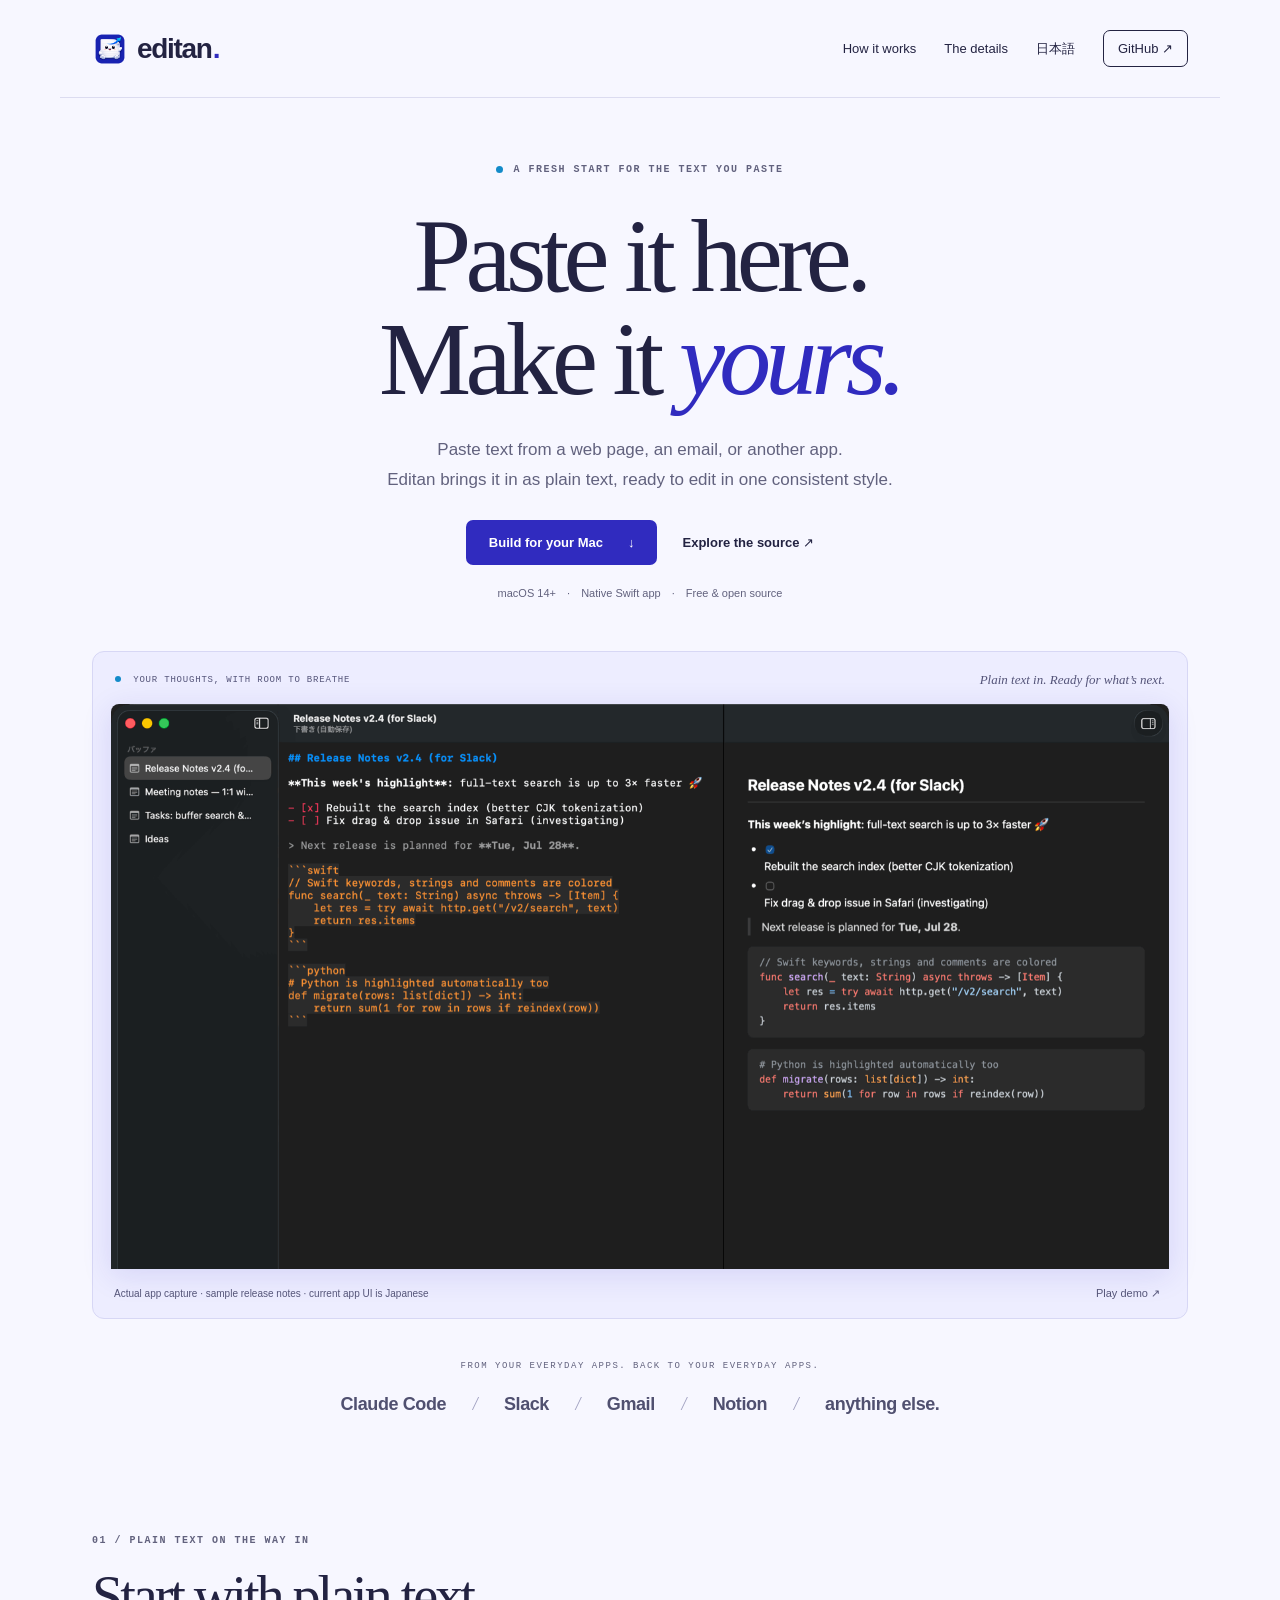
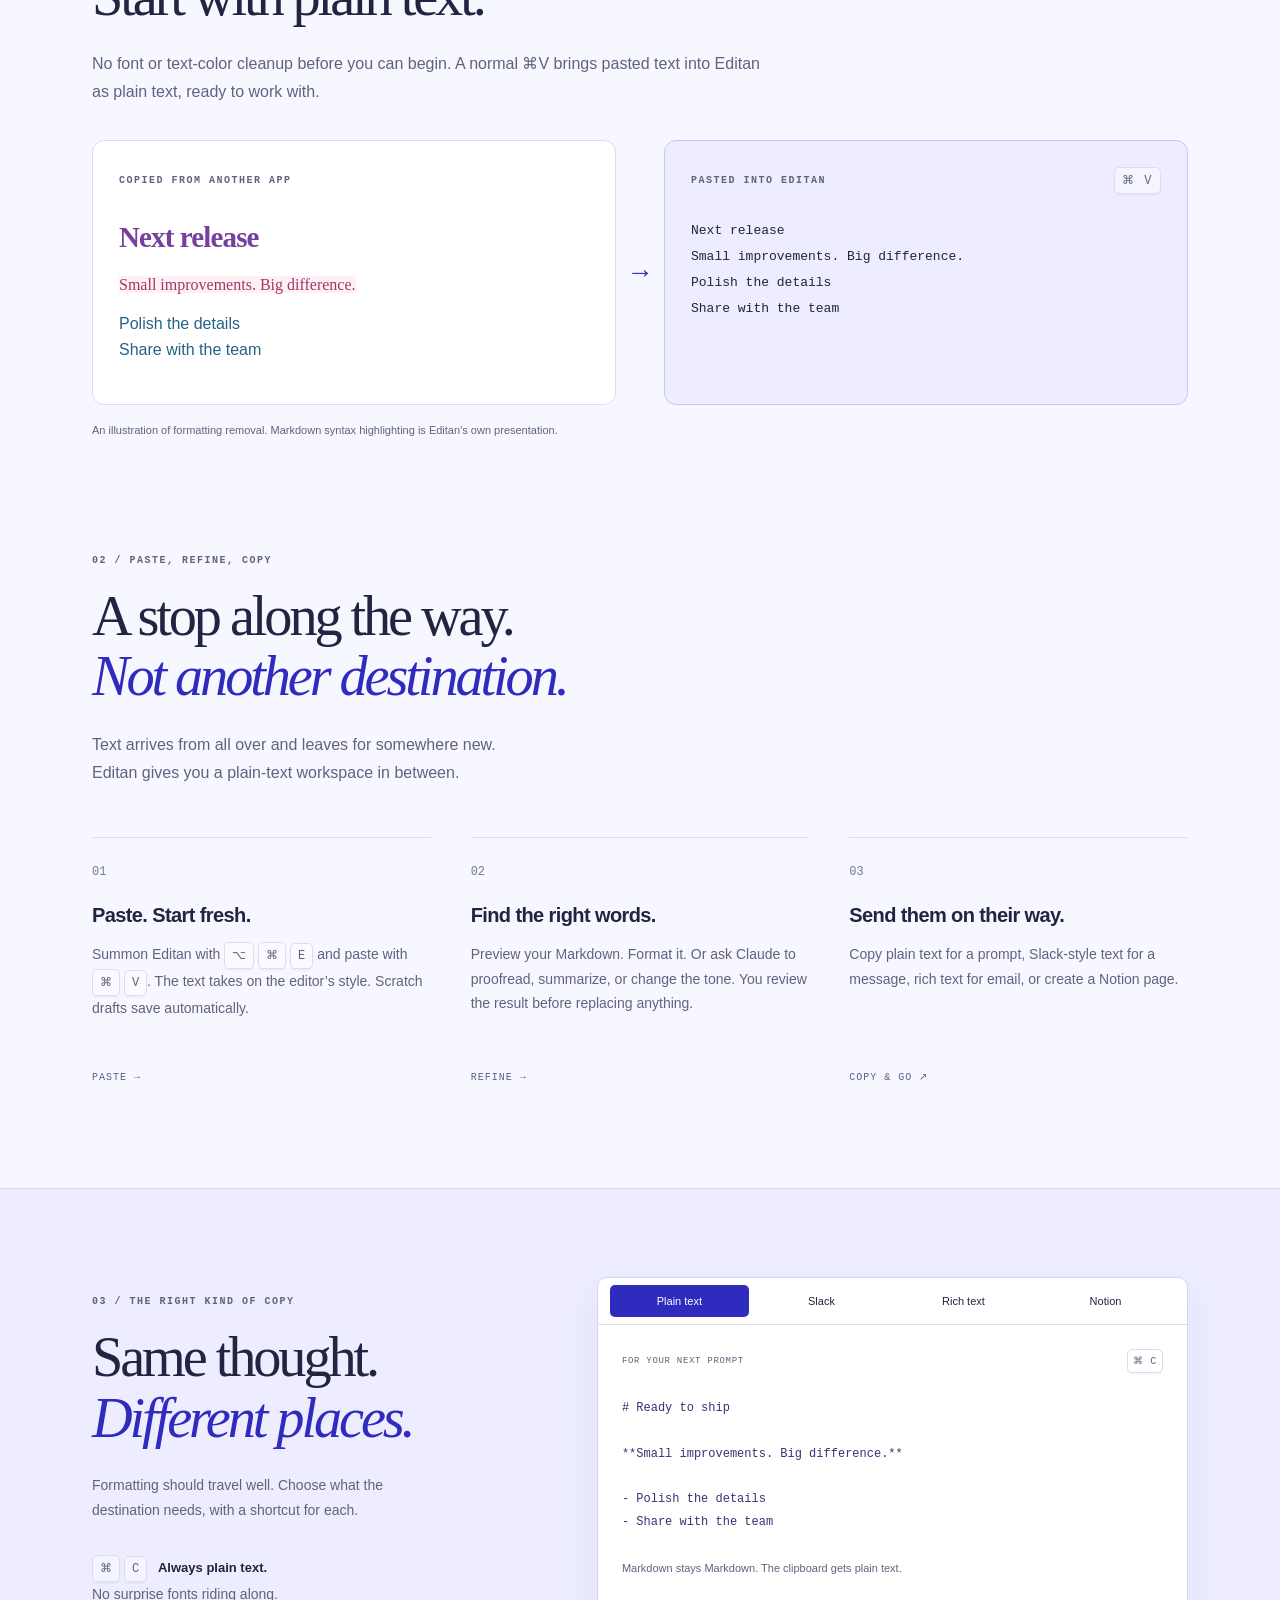
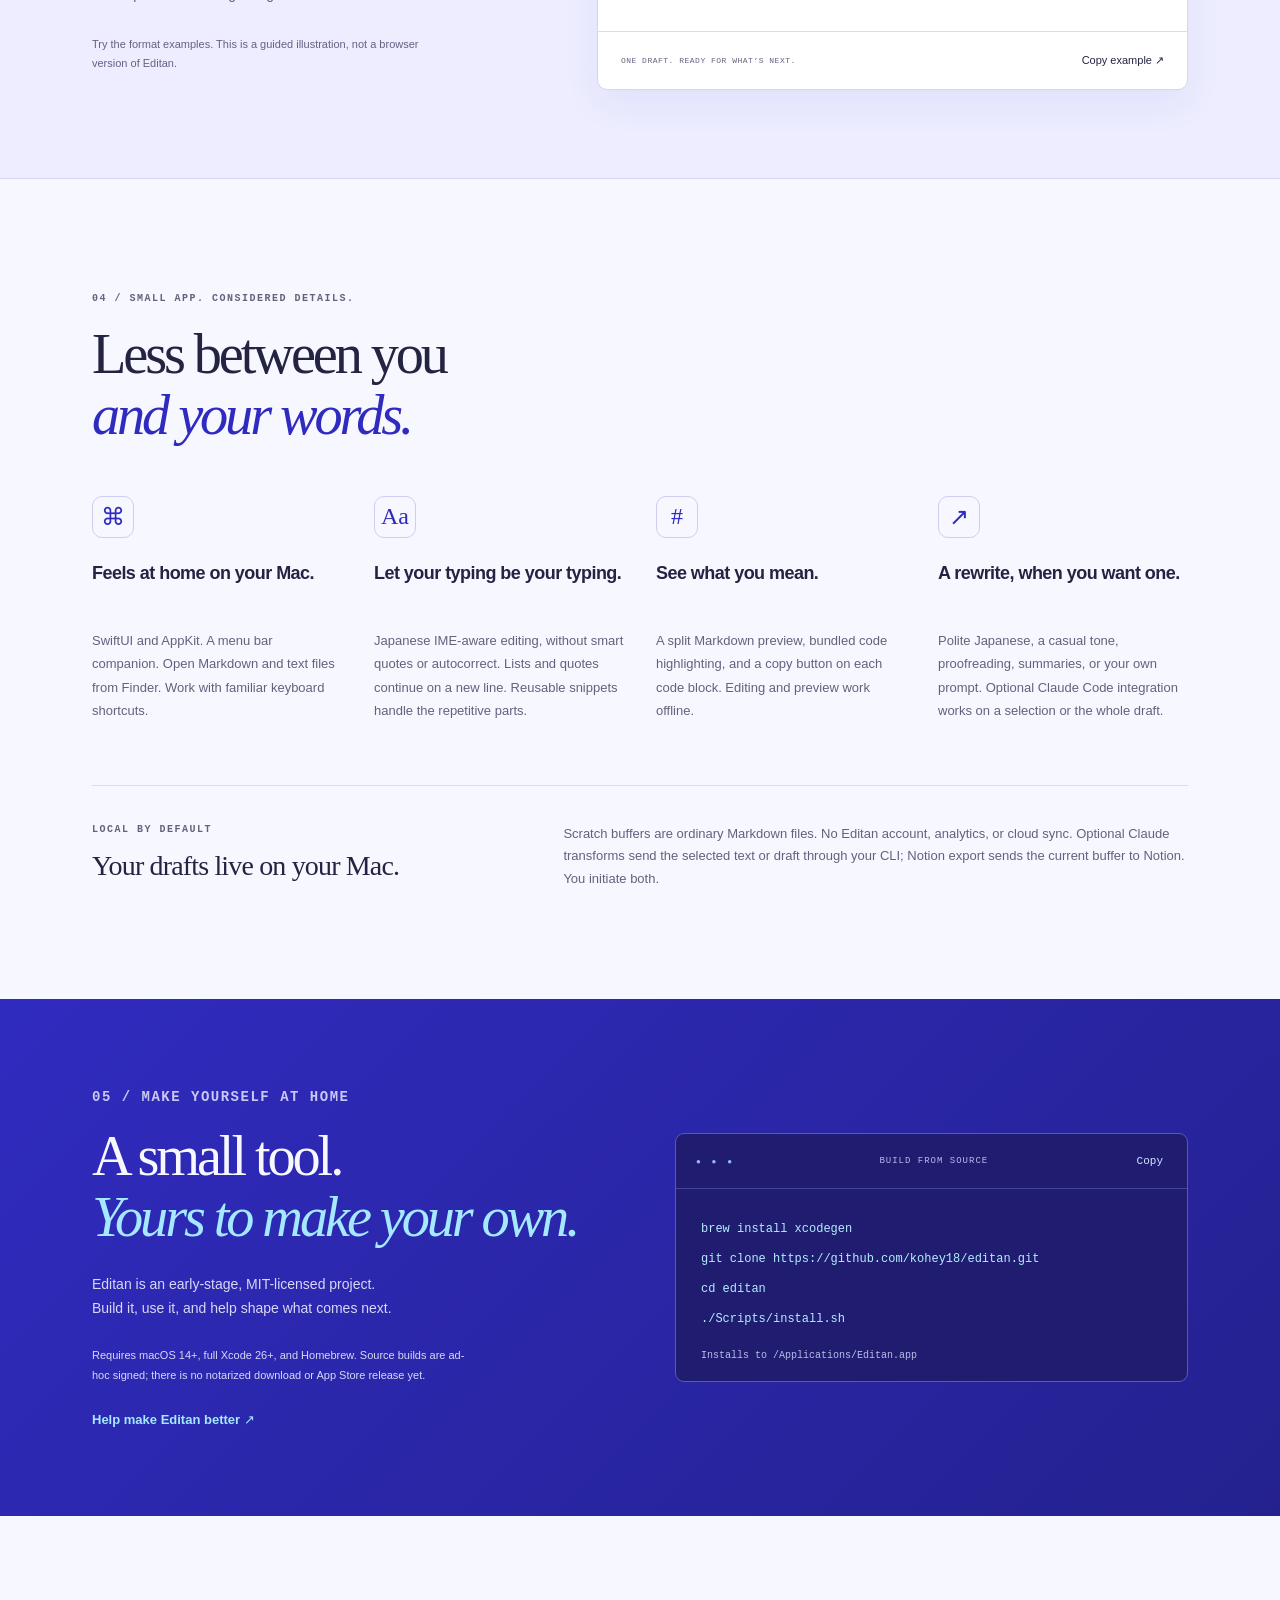
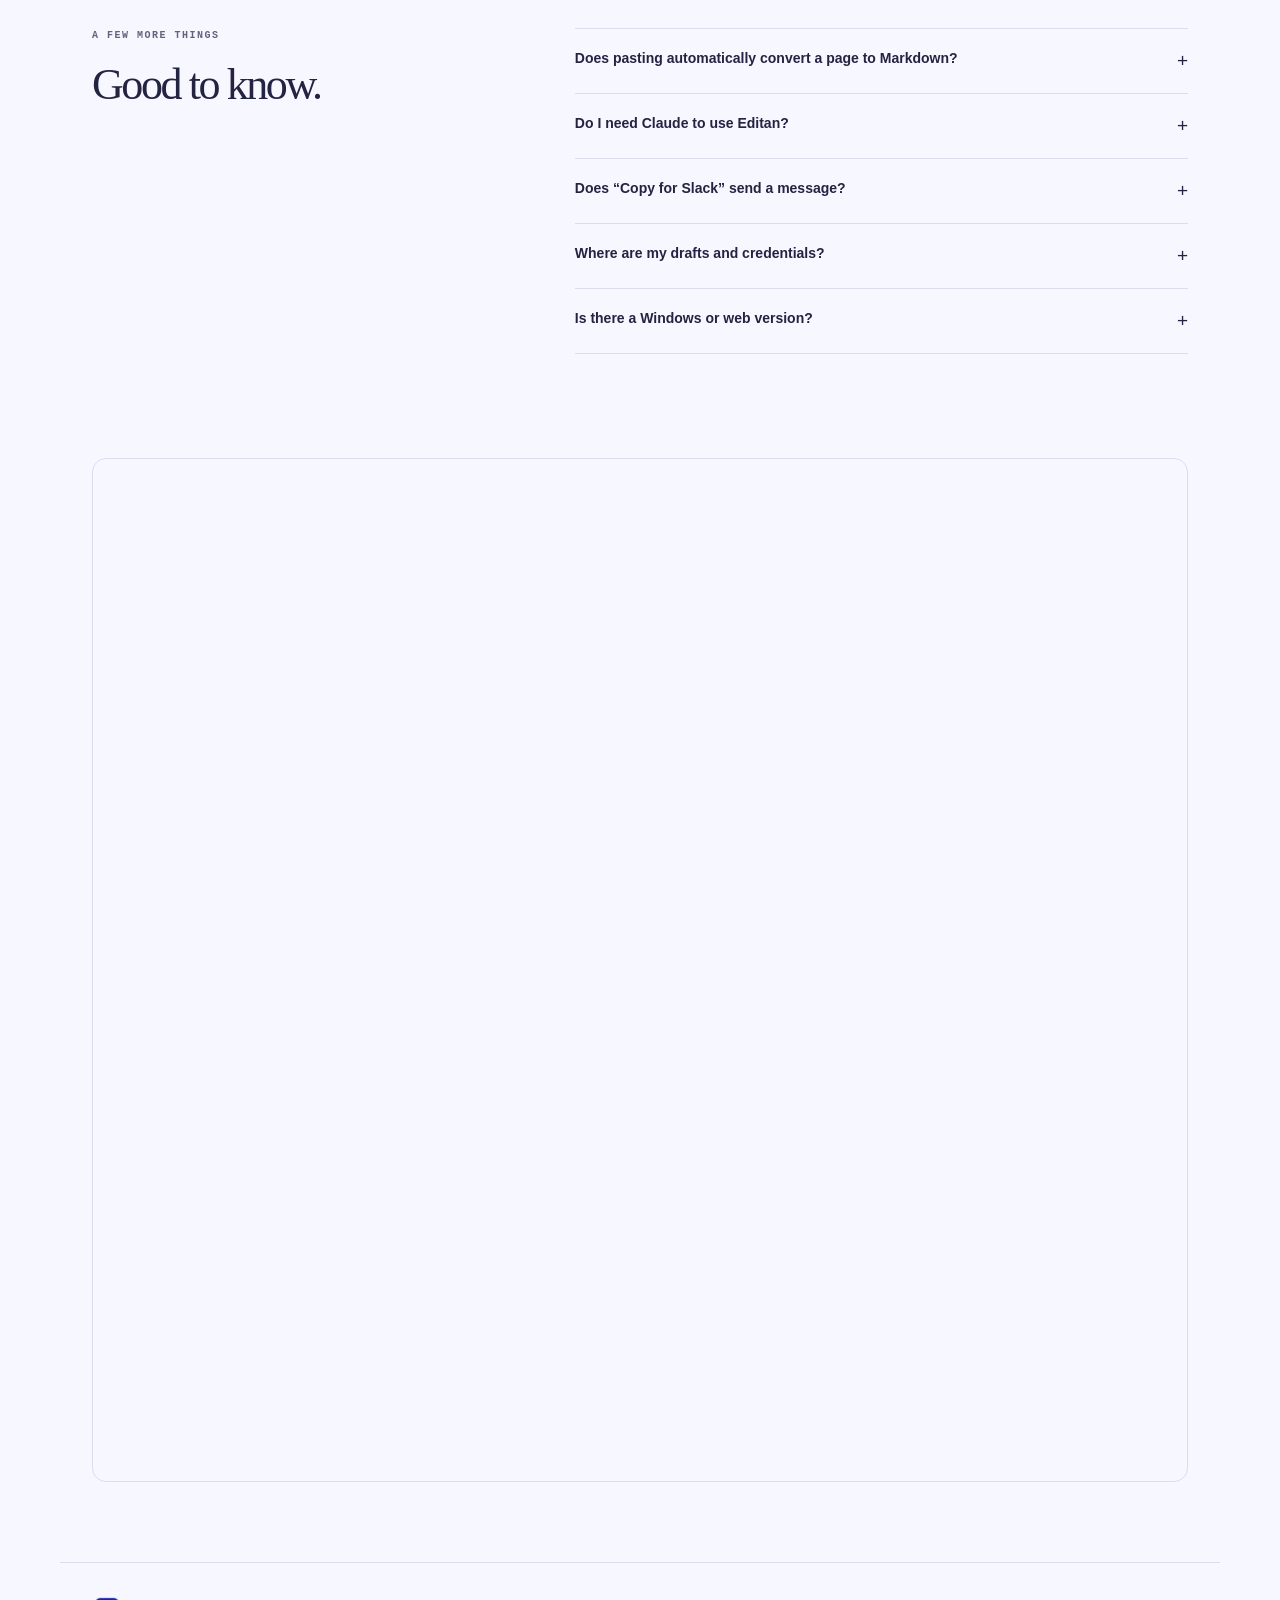
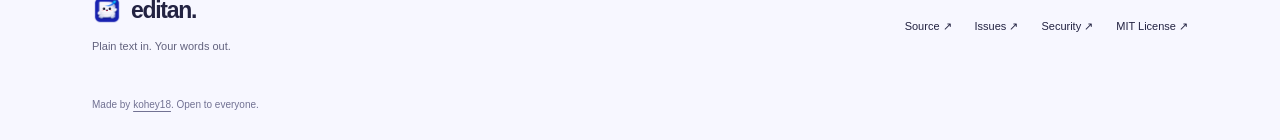
==== commit 865f86b1: "Lead with plain-text paste and add GPT Image 2.5 artwork" ====
--- a/docs/index.html
+++ b/docs/index.html
@@ -4,19 +4,24 @@
   <meta charset="utf-8">
   <meta name="viewport" content="width=device-width, initial-scale=1">
   <meta name="theme-color" content="#f7f7ff">
-  <meta name="description" content="A native macOS scratchpad for text headed somewhere else. Draft in Markdown, optionally rewrite with Claude, then copy for Slack, email, or your next prompt.">
+  <meta name="description" content="Paste text from other apps into a clean, plain-text editor on your Mac. Refine it, preview Markdown, then copy in the format your next destination needs.">
   <meta http-equiv="Content-Security-Policy" content="default-src 'self'; script-src 'self'; style-src 'self'; img-src 'self'; connect-src 'none'; object-src 'none'; base-uri 'none'; form-action 'none'">
   <meta name="referrer" content="no-referrer">
-  <title>Editan — Write here. Paste anywhere.</title>
+  <title>Editan — Paste it here. Make it yours.</title>
   <link rel="canonical" href="https://kohey18.github.io/editan/">
   <link rel="alternate" hreflang="en" href="https://kohey18.github.io/editan/">
   <link rel="alternate" hreflang="ja" href="https://kohey18.github.io/editan/ja/">
   <link rel="alternate" hreflang="x-default" href="https://kohey18.github.io/editan/">
   <meta property="og:type" content="website">
-  <meta property="og:title" content="Editan — Write here. Paste anywhere.">
-  <meta property="og:description" content="A little space on your Mac for text headed somewhere else. Open source. Yours to make your own.">
+  <meta property="og:title" content="Editan — Paste it here. Make it yours.">
+  <meta property="og:description" content="Paste as plain text. Make the words your own. Copy in the format you need. A native, open-source macOS editor.">
   <meta property="og:url" content="https://kohey18.github.io/editan/">
-  <meta name="twitter:card" content="summary">
+  <meta property="og:image" content="https://kohey18.github.io/editan/assets/social.png">
+  <meta property="og:image:width" content="1536">
+  <meta property="og:image:height" content="1024">
+  <meta property="og:image:alt" content="Editan — Paste it here. Make it yours. A paper sheet turns into a cyan paper arrow.">
+  <meta name="twitter:card" content="summary_large_image">
+  <meta name="twitter:image" content="https://kohey18.github.io/editan/assets/social.png">
   <link rel="icon" type="image/png" href="icon.png">
   <link rel="stylesheet" href="assets/site.css">
   <script src="assets/site.js" defer></script>
@@ -33,23 +38,36 @@
 </header>
 <main id="main">
   <section class="hero wrap" aria-labelledby="hero-title">
-    <div class="eyebrow"><span class="status-dot" aria-hidden="true"></span> A LITTLE SPACE FOR YOUR NEXT BIG THOUGHT</div>
-    <h1 id="hero-title">Write here.<br>Paste <em>anywhere.</em></h1>
-    <p class="hero-copy">Your next prompt. That tricky email. The team update.<br>A quiet place on your Mac to get the words right, then send them on their way.</p>
+    <div class="eyebrow"><span class="status-dot" aria-hidden="true"></span> A FRESH START FOR THE TEXT YOU PASTE</div>
+    <h1 id="hero-title">Paste it here.<br>Make it <em>yours.</em></h1>
+    <p class="hero-copy">Paste text from a web page, an email, or another app.<br>Editan brings it in as plain text, ready to edit in one consistent style.</p>
     <div class="hero-actions"><a class="button primary" href="#install">Build for your Mac <span aria-hidden="true">↓</span></a><a class="text-link" href="https://github.com/kohey18/editan">Explore the source <span aria-hidden="true">↗</span></a></div>
     <p class="hero-meta">macOS 14+ <span>·</span> Native Swift app <span>·</span> Free &amp; open source</p>
     <figure class="product-shot">
-      <div class="shot-label"><span><span class="small-dot" aria-hidden="true"></span> YOUR THOUGHTS, WITH ROOM TO BREATHE</span><span>Markdown in. Ready to go out.</span></div>
+      <div class="shot-label"><span><span class="small-dot" aria-hidden="true"></span> YOUR THOUGHTS, WITH ROOM TO BREATHE</span><span>Plain text in. Ready for what’s next.</span></div>
       <div class="screenshot-crop"><img id="editor-image" src="assets/editor.png" width="1600" height="1255" fetchpriority="high" alt="Editan on macOS: scratch buffers on the left, Markdown in the middle, and a live preview with highlighted code on the right."></div>
       <figcaption><span>Actual app capture · sample release notes · current app UI is Japanese</span><button class="replay" type="button" data-demo="demo.gif" data-still="assets/editor.png" aria-pressed="false" hidden>Play demo <span aria-hidden="true">↗</span></button></figcaption>
     </figure>
-    <div class="destinations"><span>MADE FOR THE MOMENT BEFORE</span><p>Claude Code <i>/</i> Slack <i>/</i> Gmail <i>/</i> Notion <i>/</i> anything else.</p></div>
+    <div class="destinations"><span>FROM YOUR EVERYDAY APPS. BACK TO YOUR EVERYDAY APPS.</span><p>Claude Code <i>/</i> Slack <i>/</i> Gmail <i>/</i> Notion <i>/</i> anything else.</p></div>
+  </section>
+
+  <section class="paste-section section wrap" aria-labelledby="paste-title">
+    <div class="section-heading"><p class="eyebrow">01 / PLAIN TEXT ON THE WAY IN</p><h2 id="paste-title">Start with plain text.</h2><p>No font or text-color cleanup before you can begin. A normal ⌘V brings pasted text into Editan as plain text, ready to work with.</p></div>
+    <div class="paste-comparison">
+      <div class="paste-example"><p class="eyebrow">COPIED FROM ANOTHER APP</p><div class="source-example"><h3>Next release</h3><p>Small improvements. Big difference.</p><p>Polish the details<br>Share with the team</p></div></div>
+      <span class="paste-arrow" aria-hidden="true">→</span>
+      <div class="paste-example clean"><p class="eyebrow">PASTED INTO EDITAN <kbd>⌘ V</kbd></p><pre>Next release
+Small improvements. Big difference.
+Polish the details
+Share with the team</pre></div>
+    </div>
+    <p class="paste-caption">An illustration of formatting removal. Markdown syntax highlighting is Editan’s own presentation.</p>
   </section>
 
   <section class="workflow section wrap" id="workflow" aria-labelledby="workflow-title">
-    <div class="section-heading"><p class="eyebrow">01 / THE WORKFLOW</p><h2 id="workflow-title">A stop along the way.<br><em>Not another destination.</em></h2><p>Most of what you write ends up in another app.<br>Editan is built around that very ordinary, very useful fact.</p></div>
+    <div class="section-heading"><p class="eyebrow">02 / PASTE, REFINE, COPY</p><h2 id="workflow-title">A stop along the way.<br><em>Not another destination.</em></h2><p>Text arrives from all over and leaves for somewhere new.<br>Editan gives you a plain-text workspace in between.</p></div>
     <div class="steps">
-      <article><span class="step-number">01</span><h3>Make a little room.</h3><p>Summon Editan with <kbd>⌥</kbd> <kbd>⌘</kbd> <kbd>E</kbd>. Start a scratch buffer. It saves as you type, so you can stay with the thought.</p><span class="step-note">WRITE →</span></article>
+      <article><span class="step-number">01</span><h3>Paste. Start fresh.</h3><p>Summon Editan with <kbd>⌥</kbd> <kbd>⌘</kbd> <kbd>E</kbd> and paste with <kbd>⌘</kbd> <kbd>V</kbd>. The text takes on the editor’s style. Scratch drafts save automatically.</p><span class="step-note">PASTE →</span></article>
       <article><span class="step-number">02</span><h3>Find the right words.</h3><p>Preview your Markdown. Format it. Or ask Claude to proofread, summarize, or change the tone. You review the result before replacing anything.</p><span class="step-note">REFINE →</span></article>
       <article><span class="step-number">03</span><h3>Send them on their way.</h3><p>Copy plain text for a prompt, Slack-style text for a message, rich text for email, or create a Notion page.</p><span class="step-note">COPY &amp; GO ↗</span></article>
     </div>
@@ -57,7 +75,7 @@
 
   <section class="copy-section" aria-labelledby="copy-title">
     <div class="wrap copy-layout">
-      <div><p class="eyebrow">02 / THE RIGHT KIND OF COPY</p><h2 id="copy-title">Same thought.<br><em>Different places.</em></h2><p>Formatting should travel well. Choose what the destination needs, with a shortcut for each.</p><p class="plain-promise"><kbd>⌘</kbd> <kbd>C</kbd> <strong>Always plain text.</strong><br>No surprise fonts riding along.</p><p class="example-note">Try the format examples. This is a guided illustration, not a browser version of Editan.</p></div>
+      <div><p class="eyebrow">03 / THE RIGHT KIND OF COPY</p><h2 id="copy-title">Same thought.<br><em>Different places.</em></h2><p>Formatting should travel well. Choose what the destination needs, with a shortcut for each.</p><p class="plain-promise"><kbd>⌘</kbd> <kbd>C</kbd> <strong>Always plain text.</strong><br>No surprise fonts riding along.</p><p class="example-note">Try the format examples. This is a guided illustration, not a browser version of Editan.</p></div>
       <div class="format-demo">
         <div class="format-tabs" role="tablist" aria-label="Copy format examples">
           <button type="button" role="tab" id="tab-plain" aria-controls="format-panel" aria-selected="true" tabindex="0" data-format="plain">Plain text</button>
@@ -82,7 +100,7 @@
   </section>
 
   <section class="section wrap details-section" id="details" aria-labelledby="details-title">
-    <div class="section-heading"><p class="eyebrow">03 / SMALL APP. CONSIDERED DETAILS.</p><h2 id="details-title">Less between you<br><em>and your words.</em></h2></div>
+    <div class="section-heading"><p class="eyebrow">04 / SMALL APP. CONSIDERED DETAILS.</p><h2 id="details-title">Less between you<br><em>and your words.</em></h2></div>
     <div class="detail-grid">
       <article><div class="feature-symbol" aria-hidden="true">⌘</div><h3>Feels at home on your Mac.</h3><p>SwiftUI and AppKit. A menu bar companion. Open Markdown and text files from Finder. Work with familiar keyboard shortcuts.</p></article>
       <article><div class="feature-symbol" aria-hidden="true">Aa</div><h3>Let your typing be your typing.</h3><p>Japanese IME-aware editing, without smart quotes or autocorrect. Lists and quotes continue on a new line. Reusable snippets handle the repetitive parts.</p></article>
@@ -94,7 +112,7 @@
 
   <section class="install-section" id="install" aria-labelledby="install-title">
     <div class="wrap install-layout">
-      <div><p class="eyebrow">04 / MAKE YOURSELF AT HOME</p><h2 id="install-title">A small tool.<br><em>Yours to make your own.</em></h2><p>Editan is an early-stage, MIT-licensed project.<br>Build it, use it, and help shape what comes next.</p><p class="install-note">Requires macOS 14+, full Xcode 26+, and Homebrew. Source builds are ad-hoc signed; there is no notarized download or App Store release yet.</p><a class="text-link" href="https://github.com/kohey18/editan/blob/main/CONTRIBUTING.md">Help make Editan better ↗</a></div>
+      <div><p class="eyebrow">05 / MAKE YOURSELF AT HOME</p><h2 id="install-title">A small tool.<br><em>Yours to make your own.</em></h2><p>Editan is an early-stage, MIT-licensed project.<br>Build it, use it, and help shape what comes next.</p><p class="install-note">Requires macOS 14+, full Xcode 26+, and Homebrew. Source builds are ad-hoc signed; there is no notarized download or App Store release yet.</p><a class="text-link" href="https://github.com/kohey18/editan/blob/main/CONTRIBUTING.md">Help make Editan better ↗</a></div>
       <div class="terminal"><div class="terminal-bar"><span aria-hidden="true">● ● ●</span><span>BUILD FROM SOURCE</span><button id="copy-install" type="button" hidden>Copy</button></div><pre><code id="install-command">brew install xcodegen
 git clone https://github.com/kohey18/editan.git
 cd editan
@@ -105,13 +123,15 @@
   <section class="section wrap faq-section" aria-labelledby="faq-title">
     <div><p class="eyebrow">A FEW MORE THINGS</p><h2 id="faq-title">Good to know.</h2></div>
     <div class="faq-list">
+      <details><summary>Does pasting automatically convert a page to Markdown?</summary><p>Pasting imports the text supplied by the source clipboard as plain text. It does not convert a web page’s visual formatting or layout into Markdown syntax. Existing Markdown characters remain editable as text.</p></details>
       <details><summary>Do I need Claude to use Editan?</summary><p>No. Drafting, Markdown preview, formatting, snippets, and clipboard features work without Claude. Only AI transforms require a recent Claude Code CLI with working authentication. Usage limits and billing follow your CLI configuration.</p></details>
       <details><summary>Does “Copy for Slack” send a message?</summary><p>No. It puts Slack-style text on your clipboard for you to paste. Rich-text copy works the same way. Notion export is different: it creates a page using the integration and parent page you configure in Settings.</p></details>
       <details><summary>Where are my drafts and credentials?</summary><p>Scratch drafts are plain Markdown under ~/Library/Application Support/Editan/Buffers/. They are not encrypted by Editan. Notion tokens use macOS Keychain. When a legacy token is migrated successfully, its old preference is removed.</p></details>
       <details><summary>Is there a Windows or web version?</summary><p>Not currently. Editan is a native macOS app, and its interface currently uses Japanese labels. This website is available in English and Japanese.</p></details>
     </div>
   </section>
+  <figure class="brand-art wrap"><img src="assets/social.png" width="1536" height="1024" loading="lazy" decoding="async" alt="Editan — Paste it here. Make it yours. A paper sheet turns into a cyan paper arrow."></figure>
 </main>
-<footer class="wrap site-footer"><div><a class="wordmark" href="./"><img src="icon.png" width="30" height="30" alt="">editan.</a><p>A little space. Then back to your world.</p></div><div class="footer-links"><a href="https://github.com/kohey18/editan">Source ↗</a><a href="https://github.com/kohey18/editan/issues">Issues ↗</a><a href="https://github.com/kohey18/editan/blob/main/SECURITY.md">Security ↗</a><a href="https://github.com/kohey18/editan/blob/main/LICENSE">MIT License ↗</a></div><p class="footer-credit">Made by <a href="https://github.com/kohey18">kohey18</a>. Open to everyone.</p></footer>
+<footer class="wrap site-footer"><div><a class="wordmark" href="./"><img src="icon.png" width="30" height="30" alt="">editan.</a><p>Plain text in. Your words out.</p></div><div class="footer-links"><a href="https://github.com/kohey18/editan">Source ↗</a><a href="https://github.com/kohey18/editan/issues">Issues ↗</a><a href="https://github.com/kohey18/editan/blob/main/SECURITY.md">Security ↗</a><a href="https://github.com/kohey18/editan/blob/main/LICENSE">MIT License ↗</a></div><p class="footer-credit">Made by <a href="https://github.com/kohey18">kohey18</a>. Open to everyone.</p></footer>
 </body>
 </html>
--- a/docs/assets/site.css
+++ b/docs/assets/site.css
@@ -1,7 +1,11 @@
 :root{--paper:#f7f7ff;--ink:#232342;--muted:#62627e;--line:#dcdcf0;--accent:#302bbf;--sky:#a4e9ff;--white:#ffffff;--mono:ui-monospace,SFMono-Regular,Menlo,monospace;--serif:Georgia,'Times New Roman','Yu Mincho',serif;font-family:-apple-system,BlinkMacSystemFont,'Segoe UI','Hiragino Kaku Gothic ProN','Yu Gothic',sans-serif;color:var(--ink);background:var(--paper);font-synthesis:none}
 *{box-sizing:border-box}html{scroll-behavior:smooth;scroll-padding-top:30px}body{margin:0}a{color:inherit;text-decoration:none}button{font:inherit;color:inherit;cursor:pointer}button:disabled{cursor:default;opacity:.65}button[hidden],[hidden]{display:none!important}button,a,summary{-webkit-tap-highlight-color:transparent}a:focus-visible,button:focus-visible,summary:focus-visible,[tabindex]:focus-visible{outline:3px solid #137cbd;outline-offset:5px}p{font-size:16px;line-height:1.75;color:var(--muted)}img{max-width:100%;display:block}h1,h2,h3,p,figure{margin-top:0}h1,h2{font-family:var(--serif);font-weight:400;letter-spacing:-.055em}h1 em,h2 em{font-weight:400;color:var(--accent)}h3{font-size:20px;letter-spacing:-.03em;line-height:1.35}kbd{display:inline-block;white-space:nowrap;font:12px var(--mono);padding:5px 7px;border:1px solid var(--line);border-radius:5px;box-shadow:0 2px 0 #00000008;background:#ffffff70}pre{font-family:var(--mono);white-space:pre-wrap;overflow-wrap:anywhere}::selection{background:var(--sky)}.wrap{max-width:1160px;margin-inline:auto;padding-inline:32px}.skip{position:absolute;left:16px;top:-100px;z-index:10;padding:14px;background:var(--sky)}.skip:focus{top:16px}.site-header{display:flex;justify-content:space-between;align-items:center;min-height:98px;border-bottom:1px solid var(--line)}.wordmark{display:inline-flex;align-items:center;gap:9px;font-size:28px;font-weight:750;letter-spacing:-1.3px}.wordmark-dot{color:var(--accent);margin-left:-8px}.site-header nav{display:flex;align-items:center;gap:28px;font-size:13px;font-weight:500}.site-header nav a:hover,.footer-links a:hover,.text-link:hover{text-decoration:underline;text-underline-offset:5px}.nav-github{border:1px solid var(--ink);border-radius:7px;padding:10px 14px}.hero{padding-top:64px;text-align:center}.eyebrow{font:10px/1.5 var(--mono);font-weight:550;letter-spacing:1.5px;color:var(--muted);text-transform:uppercase}.hero .eyebrow{display:flex;align-items:center;justify-content:center;gap:10px}.status-dot,.small-dot{display:inline-block;width:7px;height:7px;background:#138bc9;border-radius:50%}.hero h1{font-size:clamp(64px,8.1vw,108px);line-height:.99;margin:28px 0 25px}.hero-copy{font-size:17px;line-height:1.75;margin-bottom:25px}.hero-actions{display:flex;justify-content:center;align-items:center;gap:25px}.button{display:inline-flex;align-items:center;justify-content:center;gap:25px;padding:15px 23px;border-radius:7px;font-size:13px;font-weight:600;transition:background .15s,transform .15s}.primary{background:var(--accent);color:white}.primary:hover{background:#242199;transform:translateY(-2px)}.text-link{font-size:13px;font-weight:600}.hero-meta{font-size:11px;margin:19px 0 48px}.hero-meta span{padding:0 8px}.product-shot{margin:0;background:#ededff;padding:18px 18px 0;border:1px solid #d7d7f5;border-radius:12px}.shot-label{display:flex;align-items:center;justify-content:space-between;font:9px var(--mono);letter-spacing:.8px;margin:2px 4px 16px;color:#545479}.shot-label .small-dot{margin-right:6px;width:6px;height:6px}.shot-label>span:last-child{font-family:var(--serif);font-size:13px;letter-spacing:0;font-style:italic}.screenshot-crop{max-height:565px;overflow:hidden;border-radius:8px 8px 0 0;box-shadow:0 6px 30px #302bbf20;background:#202020}.screenshot-crop img{width:100%;height:auto}.product-shot figcaption{display:flex;justify-content:space-between;align-items:center;gap:12px;padding:12px 3px;font-size:10px;text-align:left;color:#555579}.replay{border:0;background:transparent;font-size:11px;flex-shrink:0;padding:6px}.destinations{padding:35px 0 0}.destinations>span{font:9px var(--mono);letter-spacing:1.5px;color:var(--muted)}.destinations p{margin:17px 0 0;font-size:18px;color:#505070;font-weight:550;letter-spacing:-.4px}.destinations i{font-weight:400;font-family:var(--serif);padding:0 22px;color:#a0a0c0}.section{padding-top:112px;padding-bottom:104px}.section-heading h2,h2{font-size:clamp(38px,4.4vw,58px);line-height:1.08;margin:18px 0 24px}.section-heading>p:last-child{font-size:16px}.steps{display:grid;grid-template-columns:repeat(3,1fr);gap:40px;margin-top:50px}.steps article{border-top:1px solid var(--line);padding-top:23px}.step-number{font:12px var(--mono);color:#777797}.steps h3{margin:23px 0 13px}.steps p{font-size:14px;min-height:110px}.step-note{font:10px var(--mono);letter-spacing:1px;color:#5e5e85}.copy-section{background:#ededff;border-block:1px solid #d7d7f5;padding:88px 0}.copy-layout{display:grid;grid-template-columns:.85fr 1.15fr;align-items:center;gap:68px}.copy-layout>div>p{font-size:14px;max-width:330px}.copy-layout .eyebrow{font-size:10px}.plain-promise{margin-top:33px}.plain-promise strong{font-size:13px;margin-left:7px;color:var(--ink)}.copy-layout .example-note{font-size:11px;margin:28px 0 0;color:#626285}.format-demo{background:var(--white);border:1px solid #d5d5f0;box-shadow:0 14px 36px #302bbf10;border-radius:10px;overflow:hidden}.format-tabs{display:flex;border-bottom:1px solid var(--line);padding:7px 12px;gap:3px;flex-wrap:wrap}.format-tabs button{flex:1;border:0;background:none;border-radius:5px;padding:10px 8px;font-size:11px;white-space:nowrap}.format-tabs button[aria-selected=true]{background:var(--accent);color:white}.format-tabs button:hover:not([aria-selected=true]){background:#e8efff}.format-panel{min-height:306px;padding:24px}.demo-context{display:flex;align-items:center;justify-content:space-between;gap:12px;margin-bottom:24px;font:9px var(--mono);letter-spacing:.7px;color:var(--muted)}.demo-context kbd{font-size:10px;padding:5px}.format-panel pre{font-size:12px;line-height:1.9;margin:0 0 25px;min-height:137px;color:#353478}.rich-example{min-height:162px;font-size:13px}.rich-example h3{font-size:25px;margin-bottom:20px}.rich-example p{font-size:13px}.rich-example ul{padding-left:20px;line-height:1.9}.format-note{font-size:11px;margin:0;line-height:1.65}.demo-footer{border-top:1px solid var(--line);padding:17px 23px;display:flex;justify-content:space-between;align-items:center;gap:10px;flex-wrap:wrap}.demo-footer>span:first-child{font:8px var(--mono);letter-spacing:.5px;color:var(--muted)}.demo-footer button{border:0;background:transparent;font-size:11px;padding:5px 0}.demo-footer [role=status]{font-size:11px;width:100%;color:#3e4090}.demo-footer [role=status]:empty{display:none}.detail-grid{display:grid;grid-template-columns:repeat(4,1fr);gap:32px;margin-top:50px}.feature-symbol{display:flex;align-items:center;justify-content:center;width:42px;height:42px;font-size:24px;font-family:var(--serif);color:var(--accent);border:1px solid #ceceef;border-radius:10px;margin-bottom:23px}.detail-grid h3{font-size:18px;line-height:1.4;min-height:50px}.detail-grid p{font-size:13px;line-height:1.8}.local-note{display:grid;grid-template-columns:1fr 1.5fr;gap:55px;padding:32px 0 0;border-top:1px solid var(--line);margin-top:50px;align-items:center}.local-note h3{font-family:var(--serif);font-weight:400;font-size:28px;margin:10px 0}.local-note p{font-size:13px;margin:0}.install-section{padding:88px 0;background:linear-gradient(135deg,#302bbf,#24218f);color:var(--paper)}.install-layout{display:grid;grid-template-columns:1fr 1fr;gap:70px;align-items:center}.install-section .eyebrow{color:#c9c8f5}.install-section h2 em{color:var(--sky)}.install-section p{color:#d8d8f5;font-size:14px}.install-section .install-note{font-size:11px;max-width:380px;line-height:1.8;margin:25px 0}.install-section .text-link{color:var(--sky)}.terminal{border:1px solid #5a57bb;background:#201d70;border-radius:9px;overflow:hidden;min-width:0}.terminal-bar{display:flex;justify-content:space-between;align-items:center;border-bottom:1px solid #47449b;padding:17px 20px;font:9px var(--mono);letter-spacing:1px;color:#b8b9eb}.terminal-bar>span:first-child{font-size:8px;letter-spacing:3px;color:#91bdf0}.terminal-bar button{border:0;background:none;font-size:11px;color:#d2e6ff;padding:4px}.terminal pre{padding:25px 25px 16px;font-size:12px;line-height:2.5;margin:0;color:#b4edff}.terminal p{font:10px var(--mono);padding:0 25px 20px;margin:0;color:#b9bde9}.terminal [role=status]{display:block;font-size:11px;padding:0 25px 15px;color:var(--sky)}.terminal [role=status]:empty{display:none}.faq-section{display:grid;grid-template-columns:1fr 1.45fr;gap:60px}.faq-section h2{font-size:44px}.faq-list{border-top:1px solid var(--line)}details{border-bottom:1px solid var(--line);padding:21px 0}summary{cursor:pointer;font-size:14px;font-weight:550;list-style:none;display:flex;justify-content:space-between;gap:20px}summary::-webkit-details-marker{display:none}summary::after{content:'+';font-size:19px;font-weight:400}details[open] summary::after{content:'−'}details p{font-size:13px;margin:17px 22px 0 0;overflow-wrap:anywhere}.site-footer{border-top:1px solid var(--line);display:flex;justify-content:space-between;flex-wrap:wrap;align-items:center;gap:24px;padding-top:32px;padding-bottom:28px}.site-footer .wordmark{font-size:23px}.site-footer p{font-size:11px;margin:8px 0 0}.footer-links{display:flex;gap:23px;font-size:11px}.site-footer .footer-credit{width:100%;font-size:10px;color:#727293;margin-top:15px}.footer-credit a{text-decoration:underline;text-underline-offset:3px}
-html[lang=ja] h1{font-size:clamp(45px,6.5vw,82px);line-height:1.2;letter-spacing:-.07em}html[lang=ja] h2{font-size:clamp(32px,3.6vw,46px);line-height:1.3}html[lang=ja] h1 em,html[lang=ja] h2 em{font-style:normal}html[lang=ja] .steps p{min-height:125px}
+html[lang=ja] h1{font-size:clamp(30px,6vw,76px);line-height:1.2;letter-spacing:-.07em}html[lang=ja] h2{font-size:clamp(32px,3.6vw,46px);line-height:1.3}html[lang=ja] h1 em,html[lang=ja] h2 em{font-style:normal}html[lang=ja] .steps p{min-height:125px}
 @media(min-width:1500px){.hero{padding-top:78px}.hero h1{font-size:116px}}
 @media(max-width:900px){.copy-layout,.install-layout{gap:35px}.detail-grid{grid-template-columns:repeat(2,1fr);gap:30px 40px}.detail-grid h3{min-height:auto}.destinations i{padding:0 12px}.steps{gap:25px}.steps p{min-height:160px}.format-panel{padding:20px}.demo-context{font-size:8px}.faq-section{gap:35px}.local-note{gap:30px}.terminal pre{font-size:11px;padding-inline:20px}.shot-label>span:last-child{display:none}}
 @media(max-width:650px){.wrap{padding-inline:22px}.site-header{min-height:80px}.wordmark{font-size:25px}.site-header nav{gap:17px;font-size:12px}.site-header nav>a:nth-child(-n+2){display:none}.nav-github{padding:8px 11px}.hero{padding-top:46px}.hero .eyebrow{font-size:8px;letter-spacing:1px}.hero h1{font-size:68px;margin-top:24px}.hero-copy{font-size:14px}.hero-copy br{display:none}.hero-actions{gap:18px}.button{font-size:12px;gap:16px;padding:14px 18px}.text-link{font-size:12px}.hero-meta{font-size:10px;margin-bottom:33px}.hero-meta span{padding:0 4px}.product-shot{padding:10px 10px 0;border-radius:8px}.shot-label{font-size:7px;margin:3px 0 10px;letter-spacing:.4px}.screenshot-crop{max-height:260px;border-radius:4px 4px 0 0}.product-shot figcaption{font-size:8px;line-height:1.5;padding:8px 0;gap:4px}.product-shot figcaption>span{max-width:230px}.replay{font-size:9px;padding:5px}.destinations{padding-top:27px}.destinations>span{font-size:8px}.destinations p{font-size:13px;line-height:2.1;margin-top:10px}.destinations i{padding:0 6px}.section{padding-block:68px}.section-heading h2,h2{font-size:39px}.section-heading>p:last-child{font-size:14px}.steps{grid-template-columns:1fr;gap:30px;margin-top:34px}.steps article{padding-top:20px}.steps h3{margin:12px 0}.steps p,html[lang=ja] .steps p{min-height:0;max-width:440px}.step-note{font-size:9px}.copy-section{padding-block:60px}.copy-layout,.install-layout,.faq-section{grid-template-columns:1fr;gap:35px}.copy-layout>div>p{max-width:none}.copy-layout .example-note{margin-top:20px}.plain-promise{margin-top:24px}.format-panel{min-height:310px}.demo-context{font-size:9px}.format-tabs button{padding-inline:6px}.detail-grid{gap:27px;margin-top:35px}.detail-grid h3{font-size:16px}.detail-grid p{font-size:12px}.feature-symbol{margin-bottom:17px}.local-note{grid-template-columns:1fr;gap:10px;margin-top:32px;padding-top:27px}.local-note h3{font-size:26px}.install-section{padding-block:60px}.terminal pre{font-size:11px}.faq-section{gap:20px}.faq-section h2{font-size:40px;margin-bottom:0}.site-footer{gap:20px}.footer-links{gap:19px;flex-wrap:wrap}.site-footer .footer-credit{margin-top:4px}}
 @media(prefers-reduced-motion:reduce){html{scroll-behavior:auto}*,*::before,*::after{animation:none!important;transition:none!important}}
+
+/* Plain-text paste illustration: source formatting stays outside the editor. */
+.paste-section{padding-bottom:0}.paste-section .section-heading>p:last-child{max-width:680px}.paste-comparison{display:grid;grid-template-columns:1fr 48px 1fr;align-items:center;margin-top:34px}.paste-example{padding:26px;border:1px solid var(--line);border-radius:12px;background:var(--white);min-width:0}.paste-example .eyebrow{display:flex;align-items:center;justify-content:space-between;min-height:27px;margin-bottom:24px}.paste-example.clean{background:#ededff;border-color:#c8c6ef}.source-example{min-height:160px}.source-example h3{font-family:Georgia,serif;font-size:29px;color:#76409c;margin:0 0 15px}.source-example p{font-family:Georgia,serif;font-size:16px;line-height:1.6;margin-bottom:13px}.source-example p:first-of-type{color:#a23769;background:#fff0f6;display:inline}.source-example p:last-of-type{font-family:Arial,sans-serif;color:#256286;margin-top:13px}.paste-example pre{font:13px/2 var(--mono);color:var(--ink);min-height:160px;margin:0}.paste-arrow{text-align:center;color:var(--accent);font-size:27px}.paste-caption{font-size:11px;margin:16px 0 0}.brand-art{padding-bottom:64px}.brand-art img{width:100%;border:1px solid var(--line);border-radius:14px}
+@media(max-width:650px){.paste-comparison{grid-template-columns:1fr;gap:14px}.paste-arrow{transform:rotate(90deg)}.paste-example{padding:22px}.paste-example pre{font-size:11px;min-height:130px}.source-example{min-height:130px}.paste-caption{font-size:10px}.brand-art{padding-bottom:40px}}
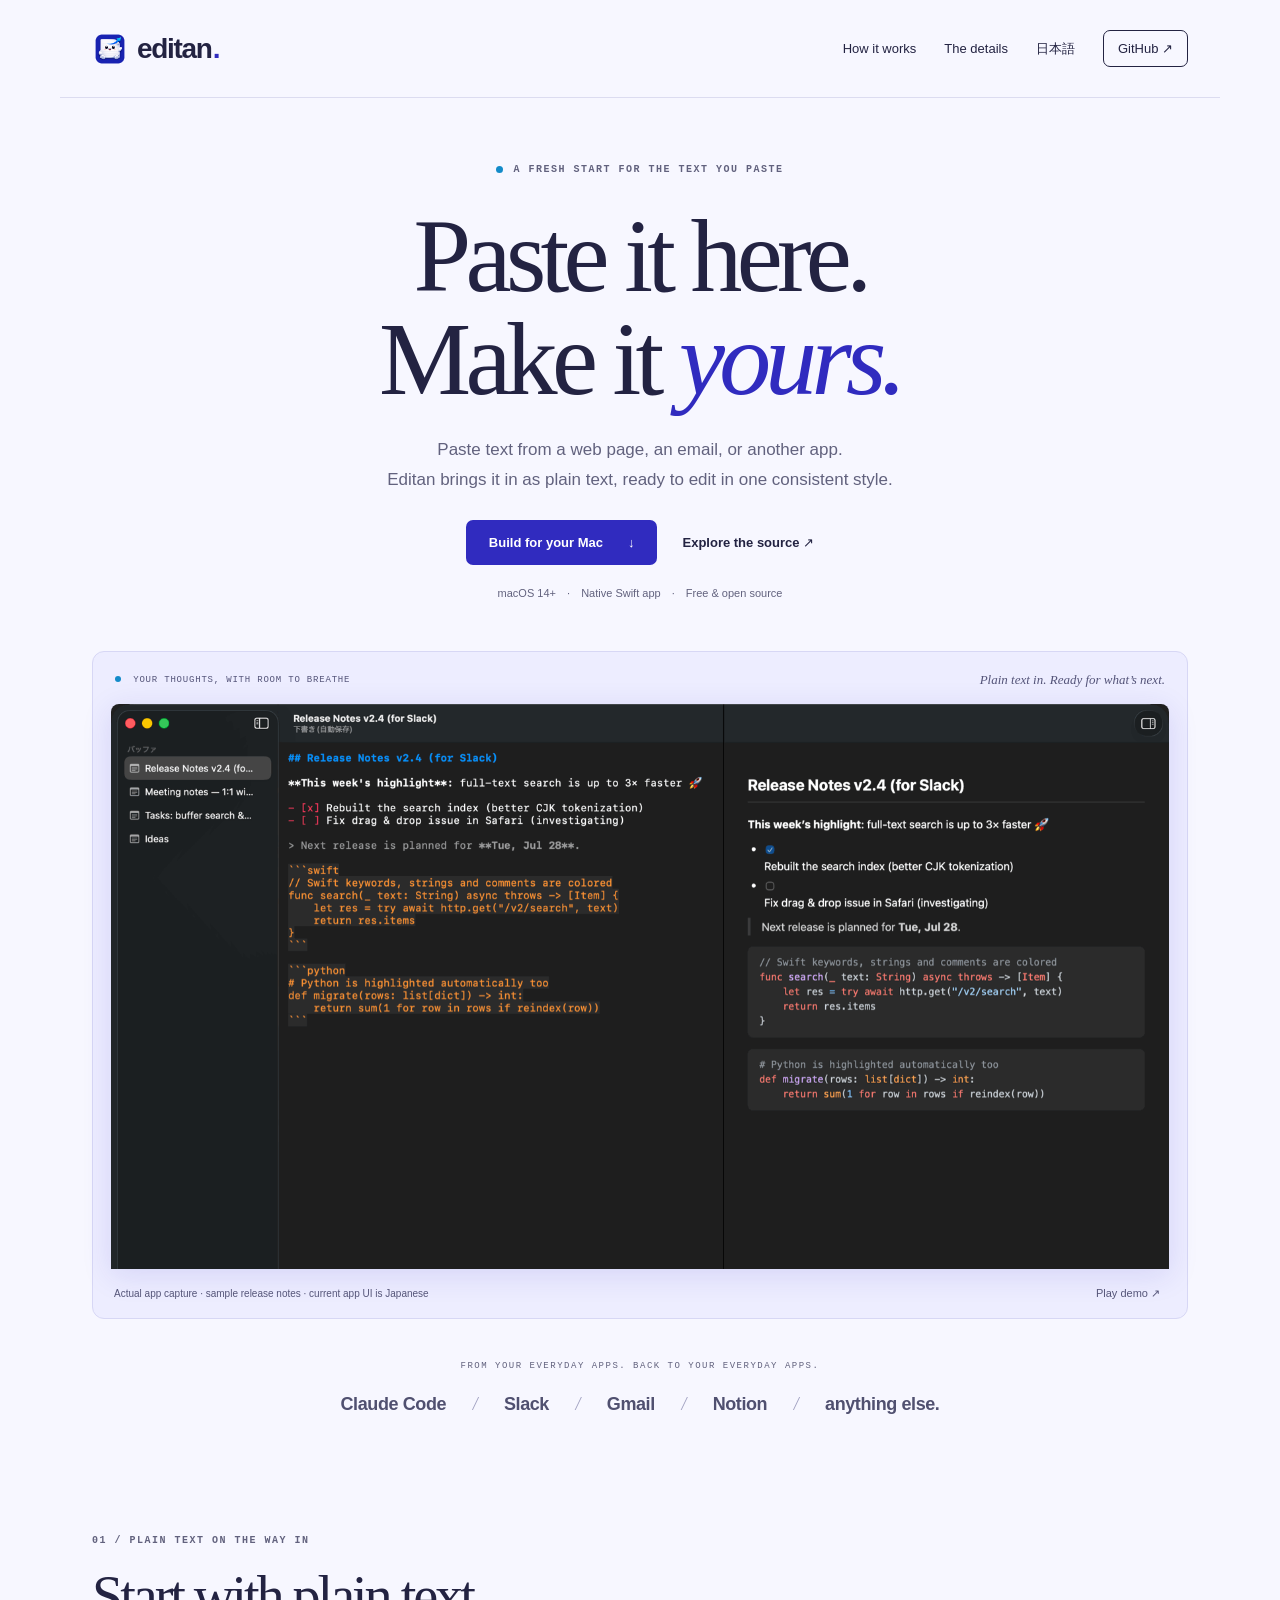
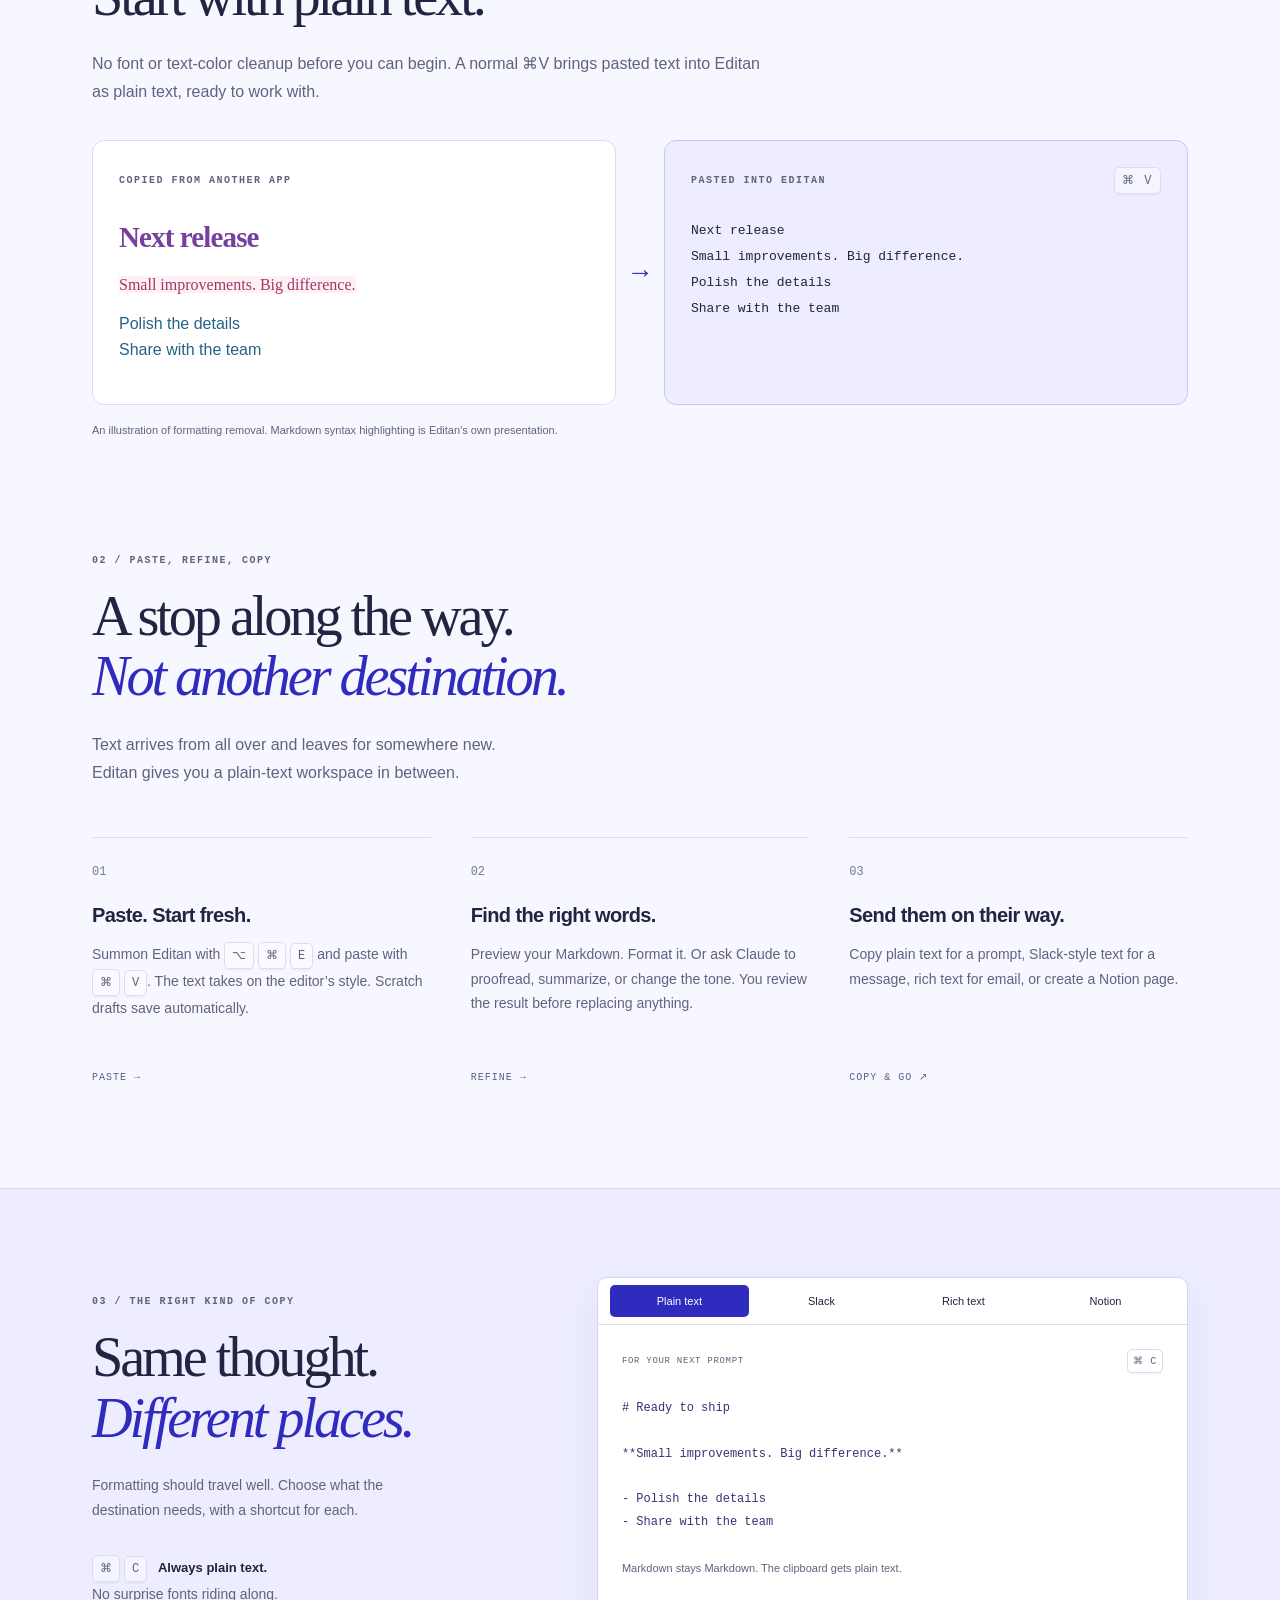
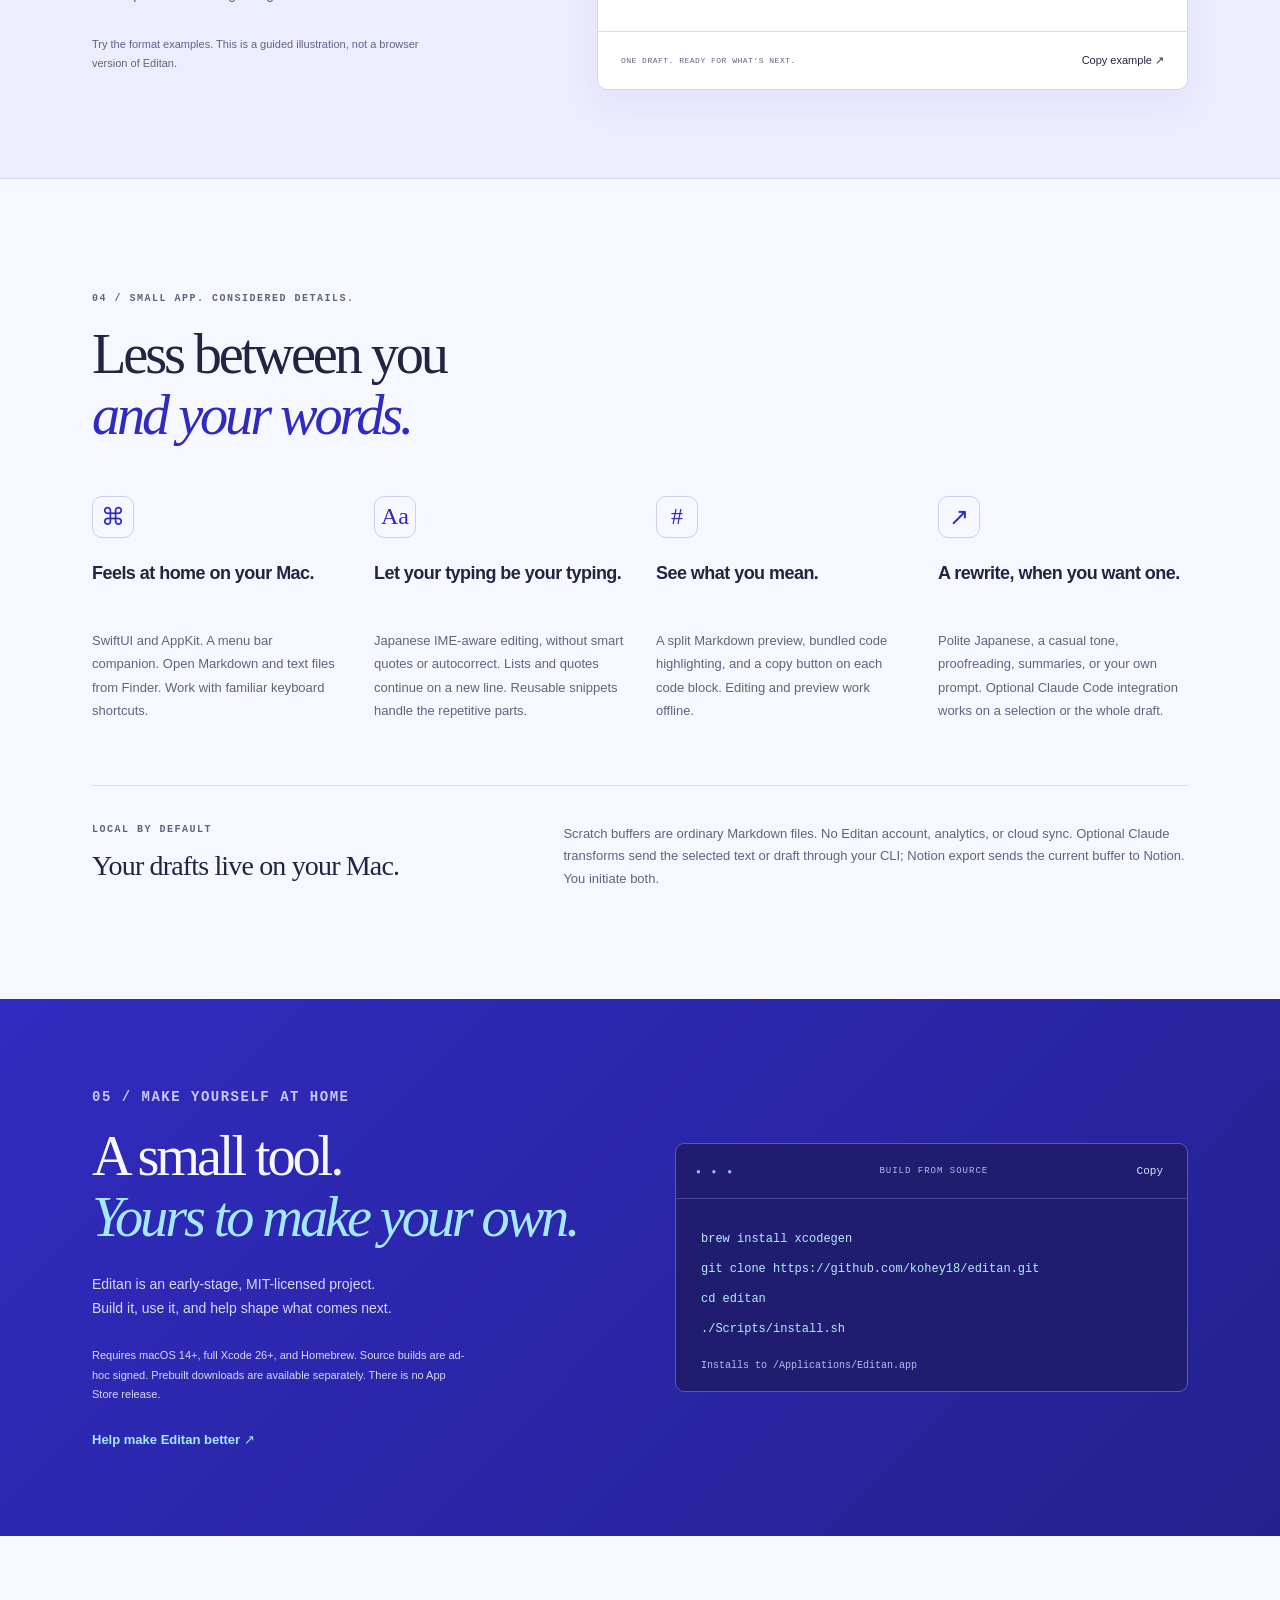
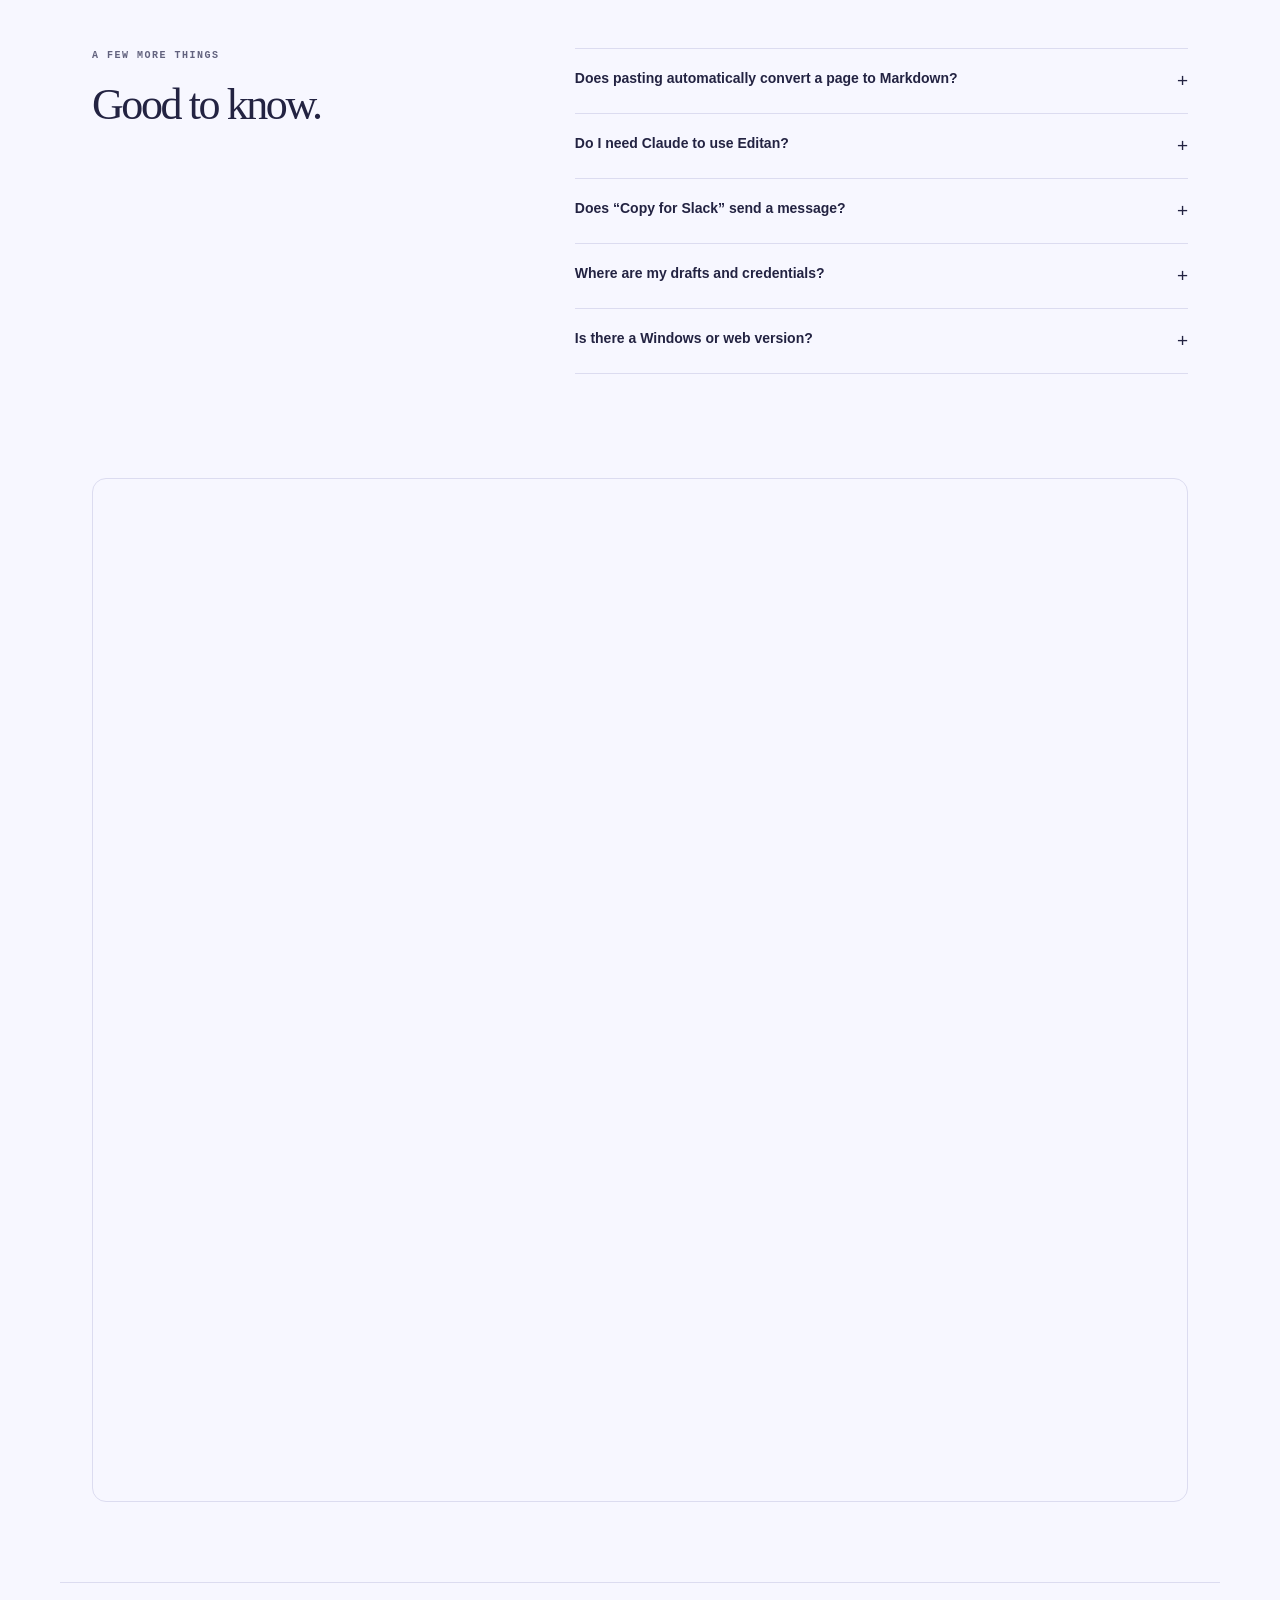
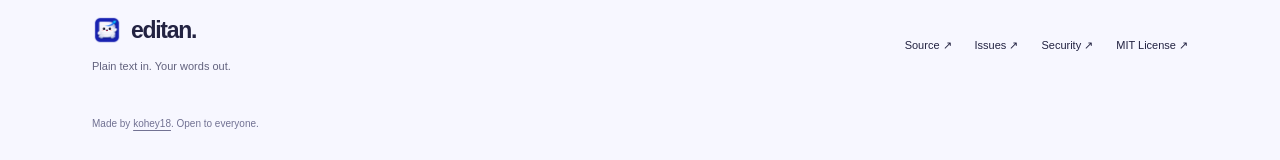
==== commit da1ee627: "Reflect the concurrently published prebuilt download" ====
--- a/docs/index.html
+++ b/docs/index.html
@@ -112,7 +112,7 @@
 
   <section class="install-section" id="install" aria-labelledby="install-title">
     <div class="wrap install-layout">
-      <div><p class="eyebrow">05 / MAKE YOURSELF AT HOME</p><h2 id="install-title">A small tool.<br><em>Yours to make your own.</em></h2><p>Editan is an early-stage, MIT-licensed project.<br>Build it, use it, and help shape what comes next.</p><p class="install-note">Requires macOS 14+, full Xcode 26+, and Homebrew. Source builds are ad-hoc signed; there is no notarized download or App Store release yet.</p><a class="text-link" href="https://github.com/kohey18/editan/blob/main/CONTRIBUTING.md">Help make Editan better ↗</a></div>
+      <div><p class="eyebrow">05 / MAKE YOURSELF AT HOME</p><h2 id="install-title">A small tool.<br><em>Yours to make your own.</em></h2><p>Editan is an early-stage, MIT-licensed project.<br>Build it, use it, and help shape what comes next.</p><p class="install-note">Requires macOS 14+, full Xcode 26+, and Homebrew. Source builds are ad-hoc signed. <a href="https://github.com/kohey18/editan-releases/releases">Prebuilt downloads</a> are available separately. There is no App Store release.</p><a class="text-link" href="https://github.com/kohey18/editan/blob/main/CONTRIBUTING.md">Help make Editan better ↗</a></div>
       <div class="terminal"><div class="terminal-bar"><span aria-hidden="true">● ● ●</span><span>BUILD FROM SOURCE</span><button id="copy-install" type="button" hidden>Copy</button></div><pre><code id="install-command">brew install xcodegen
 git clone https://github.com/kohey18/editan.git
 cd editan
